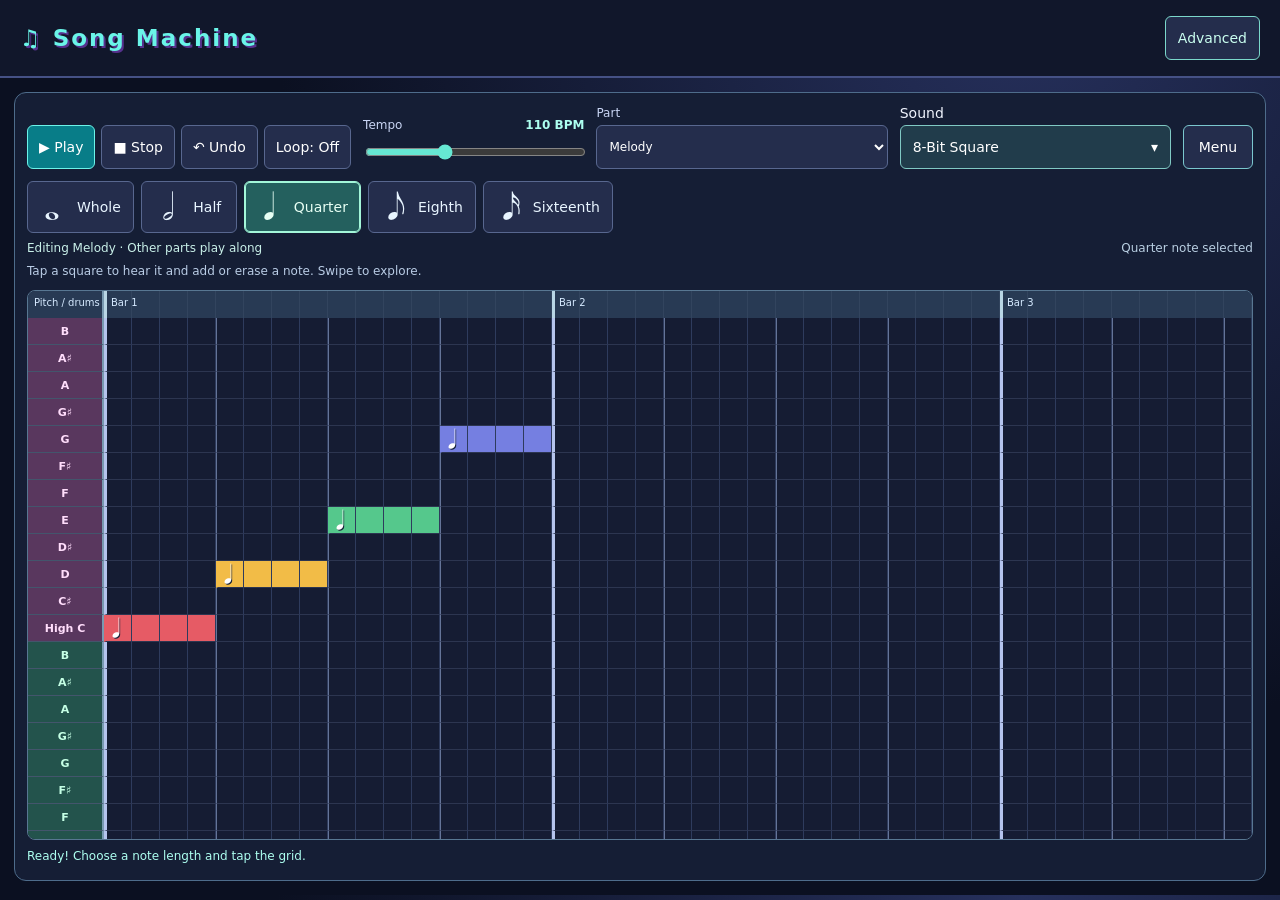
==== song-machine/index.html @ a7f94cb2 "Preserve test-mode login and add complete major/minor scale learning" ====
<!doctype html><html lang="en"><head><script src="../classroom-storage-inherit.js?v=classroom-54"></script><meta charset="utf-8"><meta name="viewport" content="width=device-width,initial-scale=1,viewport-fit=cover"><title>Coda Arcade • Song Machine</title><style>
:root{color-scheme:dark;--bg:#0b1021;--panel:#171d35;--edge:#354063;--txt:#f1f5ff;--muted:#aeb8d7;--cyan:#4de1df}*{box-sizing:border-box}body{margin:0;background:radial-gradient(circle at 80% 0,#26305c,#0b1021 55%);font:14px system-ui,sans-serif;color:var(--txt)}header{padding:16px 20px;border-bottom:2px solid #455185;background:#11172b}h1{margin:0;color:#6af4e8;letter-spacing:2px;font-size:25px;text-shadow:2px 2px #56318d}small{color:var(--muted)}main{padding:14px;max-width:1700px;margin:auto}.toolbar,.track,.panel{background:var(--panel);border:1px solid var(--edge);border-radius:12px;padding:12px;margin-bottom:12px}.toolbar{display:flex;flex-wrap:wrap;align-items:end;gap:12px}label{display:flex;flex-direction:column;gap:5px;color:#c9d5f4;font-size:12px}select,input,button{font:inherit;background:#242d4c;color:white;border:1px solid #58678f;border-radius:6px;padding:8px}input[type=number]{width:76px}button{cursor:pointer}button:hover{border-color:#63ebef}button.active,.primary{background:#087d88;border-color:#6cf3e9}.track-head{display:flex;gap:10px;align-items:center;flex-wrap:wrap;margin-bottom:10px}.track-head strong{min-width:115px}.track-head label{flex-direction:row;align-items:center}.track-head input[type=range]{width:95px}.grid-wrap{overflow-x:auto;overflow-y:hidden;border:1px solid #354263;border-radius:8px}.pitch-grid{display:grid;min-width:max-content;position:relative}.pitch-label{position:sticky;left:0;z-index:3;background:#242c48;border-right:2px solid #647498;width:64px;text-align:center;display:flex;align-items:center;justify-content:center;font-size:12px;height:30px}.cell{width:25px;height:30px;border-right:1px solid #2e3b5d;border-bottom:1px solid #2c3550;background:#151c33;position:relative;cursor:crosshair;user-select:none;touch-action:none}.cell.beat{border-left:1px solid #647498}.cell.bar{border-left:3px solid #b5c4ed}.cell:hover{background:#283e5b}.cell.filled{background:var(--pitch,var(--track))}.cell.start{border-left:2px solid var(--pitch,var(--track))}.cell.filled:hover{filter:brightness(1.16)}.cell .glyph{position:absolute;left:2px;top:1px;font-size:23px;line-height:24px;color:#fff;text-shadow:1px 1px #111;z-index:1;pointer-events:none}.cell .glyph.open{font-size:25px}.cell.perc .glyph{font-size:20px}.bar-label{height:25px;background:#252e4e;text-align:left;padding-left:5px;font-size:11px;color:#b8c8e7;border-left:2px solid #7885b0}.empty-label{position:sticky;left:0;z-index:4;background:#242c48}.track-color{height:14px;width:14px;border-radius:4px}.help{color:#c4cfe9;line-height:1.5}.hidden{display:none!important}#score{background:#fff;color:#111;border-radius:8px;padding:18px;overflow:auto}#score svg{display:block;max-width:none}#score .score-title{font:bold 20px Georgia,serif;margin-bottom:10px}#status{color:#83e9df}#viewtabs{display:flex;gap:8px;margin-bottom:12px}.danger{color:#ffb4b4}footer{padding:20px;text-align:center;color:#8894b6}@media(max-width:600px){.toolbar{gap:8px}.track-head strong{min-width:80px}.cell{width:23px}.pitch-label{width:55px}}

/* Kid-friendly workspace */
.toolbar{align-items:center;gap:10px}.tempo-control{min-width:205px;display:flex;flex-direction:column;gap:5px}.tempo-control input{width:190px;accent-color:#56e4e0;padding:0}.tempo-control output{font-weight:800;color:#79f7e9}.settings-button{font-weight:700}#undo:disabled{opacity:.45;cursor:not-allowed}.track-head .clear-track{background:#553349;border-color:#bb6f8b;color:#ffe1e8;font-weight:700}.track-head .clear-track:hover{background:#79435e}.track-head .clear-track{position:relative;overflow:hidden;touch-action:none;user-select:none;-webkit-user-select:none}.track-head .clear-track::before{content:"";position:absolute;inset:0;background:#e7a3b7;opacity:.38;transform:scaleX(0);transform-origin:left;pointer-events:none}.track-head .clear-track.is-holding::before{animation:clear-fill 3s linear forwards}.track-head .clear-track.is-holding{border-color:#ffe1e8}@keyframes clear-fill{to{transform:scaleX(1)}}.settings-panel{background:#202b49;border:1px solid #6278a5;border-radius:12px;padding:15px;margin-bottom:12px}.settings-panel[hidden]{display:none}.settings-fields{display:flex;flex-wrap:wrap;gap:12px;align-items:end}.settings-fields label{min-width:115px}.settings-fields select,.settings-fields input{min-height:39px}.track{overflow:hidden}.track-head{margin-bottom:0;min-height:42px}.track-head strong{min-width:90px}.track-head .collapse{background:#304568;border-color:#7390b7;font-weight:700;min-width:106px}.track-head .collapse:focus-visible,button:focus-visible{outline:3px solid #fbe46a;outline-offset:2px}.track .grid-wrap{margin-top:10px}.track.is-collapsed .grid-wrap{display:none}.track.is-collapsed{padding-bottom:8px}.pitch-label{gap:4px;font-weight:700}.pitch-label.low{background:#273f69;color:#a8ceff;border-right-color:#70a6ff}.pitch-label.middle{background:#23534c;color:#adffde;border-right-color:#5ee7ad}.pitch-label.high{background:#59375e;color:#ffd1fa;border-right-color:#e48de8}.pitch-legend{display:flex;flex-wrap:wrap;gap:9px;margin:0 0 12px}.pitch-key{border:1px solid #70809c;border-radius:20px;padding:5px 12px;font-weight:700;font-size:12px}.pitch-key.low{background:#273f69;color:#a8ceff}.pitch-key.middle{background:#23534c;color:#adffde}.pitch-key.high{background:#59375e;color:#ffd1fa}.help{font-size:13px}.settings-summary{font-size:12px;color:#c4d5f3;margin-bottom:12px}@media(max-width:600px){.toolbar{gap:7px}.tempo-control{min-width:155px}.tempo-control input{width:155px}.track-head .collapse{min-width:90px}.pitch-label{width:55px}}

.song-save-tools{display:flex;gap:8px;align-items:center;flex-wrap:wrap}.song-save-tools>span{max-width:100%}.song-save-tools button{white-space:normal}#mobileFileTools:empty{display:none}
:root{--step-size:25px;--pitch-size:64px;--row-size:30px}.transport{display:flex;align-items:center;gap:8px;flex-wrap:wrap}.transport #status{font-size:12px;flex-basis:100%;min-height:17px}.track-options{flex:1 1 100%;min-width:0}.track-options>summary{display:none}.track-option-fields{display:flex;gap:10px;align-items:center;flex-wrap:wrap}.track-option-fields label{min-width:0}.track-option-fields select{max-width:260px}.cell{width:var(--step-size);height:var(--row-size);touch-action:auto}.pitch-label{width:var(--pitch-size);height:var(--row-size)}.grid-wrap{max-width:100%;overscroll-behavior-x:contain;scrollbar-width:auto}.track .track-head{gap:8px}.track-head>strong{flex:1}.grid-touch-tools{display:none}.composer-help{margin-bottom:12px;border:1px solid #455576;border-radius:8px;padding:10px 12px}.composer-help>summary{cursor:pointer;color:#b9e7f0;font-weight:700}.composer-help .help{margin-bottom:0}#gridview[data-grid-mode="draw"] .cell{touch-action:pan-y}.track-mute{min-height:36px}.track-mute input{width:18px;height:18px;accent-color:#59e6d4}input[type=range]{touch-action:pan-y}button,select,summary{touch-action:manipulation}#save,#load{min-width:88px}
@media(pointer:coarse),(max-width:700px){header small{display:none}h1{font-size:16px!important}body .song-level-summary small{display:none}.song-level-summary strong{font-size:12px}.song-save-tools{display:flex;border-top:1px solid #526b94;padding-top:12px;gap:9px}.song-save-tools>button{flex:1;min-width:130px}.song-save-tools>span{width:100%}.song-save-tools>span>button{flex:1;min-width:120px}#cloud-status{font-size:12px;line-height:1.5;width:100%}:root{--step-size:36px;--pitch-size:54px;--row-size:40px}html{scroll-padding-bottom:120px}body{overflow-x:hidden}header{padding:12px max(12px,env(safe-area-inset-right)) 10px max(12px,env(safe-area-inset-left))}h1{font-size:18px;letter-spacing:1px;line-height:1.35}main{padding:10px max(10px,env(safe-area-inset-right)) 108px max(10px,env(safe-area-inset-left))}button,select,input[type=number],summary{min-height:44px}button,select{font-size:14px}select,input[type=number]{font-size:16px}summary{display:flex;align-items:center}button:disabled{opacity:.45}.toolbar{gap:8px;padding:10px;align-items:center}.toolbar>.tempo-control{flex:1 1 100%;display:grid;grid-template-columns:auto auto 1fr;align-items:center;gap:8px;min-width:0}.tempo-control input{width:100%;min-width:0;min-height:44px}.toolbar>label:not(.tempo-control){flex:1;min-width:100px}.toolbar>label:not(.tempo-control) select{width:100%}.toolbar>#settings-toggle,.toolbar>#add{flex:1 1 auto}.toolbar>#save,.toolbar>#load{flex:1;min-width:120px}.transport{position:fixed;inset:auto 0 0;z-index:60;display:grid;grid-template-columns:repeat(4,minmax(0,1fr));gap:5px 7px;padding:8px max(10px,env(safe-area-inset-right)) calc(7px + env(safe-area-inset-bottom)) max(10px,env(safe-area-inset-left));background:#101b33f5;border-top:2px solid #6098b6;box-shadow:0 -5px 20px #03081488;backdrop-filter:blur(8px)}.transport>button{padding:8px 4px;min-width:0;font-size:13px;font-weight:700}.transport #status{grid-column:1/-1;margin:0;text-align:center;min-height:17px;font-size:11px;white-space:nowrap;overflow:hidden;text-overflow:ellipsis}.track{padding:10px}.track-head{min-height:44px;gap:7px!important}.track-head .collapse{min-width:82px}.track-head>strong{font-size:15px;min-width:0}.track-color{width:12px;height:18px}.track-options{width:100%;border-top:1px solid #354867}.track-options:not([open]){flex:0 0 auto;width:auto;border:0;margin-left:auto}.track-options:not([open])>summary{border:1px solid #52698a;border-radius:6px;padding:0 9px;white-space:nowrap}.track-options>summary{display:flex;color:#c4dafa;font-size:13px;cursor:pointer;gap:7px}.track-options>summary::before{content:'▸';color:#7ee9de}.track-options[open]>summary::before{content:'▾'}.track-option-fields{display:grid;grid-template-columns:1fr 1fr;gap:10px;padding:2px 0 10px}.track-option-fields label{display:flex;flex-direction:column;align-items:stretch;gap:5px;width:auto}.track-option-fields label:first-child{grid-column:1/-1}.track-option-fields select{width:100%;max-width:100%;min-width:0}.track-option-fields .track-mute{flex-direction:row;align-items:center;justify-content:center;gap:10px;min-height:44px;border:1px solid #58678f;border-radius:6px}.track-head input[type=range]{width:100%;min-height:44px;min-width:0}.track-options .clear-track{width:100%;font-size:12px}.track-options .danger{width:100%}.track .grid-wrap{max-height:55dvh;overflow:auto;scroll-padding-left:54px;scroll-padding-top:25px}.pitch-grid>.bar-label{position:sticky;top:0;z-index:3}.pitch-grid>.empty-label{z-index:5}.pitch-label{font-size:12px;z-index:4}.cell .glyph{top:6px}.bar-label{height:25px}.grid-touch-tools{display:block;margin:0 0 12px;padding:10px;background:#172941;border:1px solid #466e8a;border-radius:9px}.grid-touch-tools>div{display:flex;gap:8px}.grid-touch-tools button{flex:1;padding:8px 6px;min-width:0}.grid-touch-tools button[aria-pressed="true"]{border-color:#72f4de;background:#215c65;color:#eefffa}.grid-touch-tools p{font-size:12px;line-height:1.45;margin:8px 0 0;color:#c7d8ed}.settings-fields{display:grid;grid-template-columns:1fr 1fr;gap:10px}.settings-fields label{min-width:0}.settings-fields label:nth-child(3){grid-column:1/-1}.settings-fields input,.settings-fields select{width:100%;min-width:0}.pitch-legend{gap:5px}.pitch-key{padding:4px 8px;font-size:11px}.settings-summary{line-height:1.5}.song-level-summary{padding:10px!important}.composer-help{padding:0 10px;font-size:13px}.composer-help .help{padding-bottom:10px;font-size:12px}.composer-help>summary{min-height:44px}.help{font-size:12px}footer{padding-bottom:120px;font-size:11px}}
@media(pointer:coarse) and (orientation:landscape) and (max-height:500px){header{padding-top:8px;padding-bottom:7px}header small{display:none}h1{font-size:17px}.toolbar{margin-bottom:8px}.toolbar>.tempo-control{flex:0 1 220px;min-width:180px;grid-template-columns:auto auto;gap:2px 7px}.tempo-control input{grid-column:1/-1;min-height:30px}.toolbar>label:not(.tempo-control){flex:0 1 110px}.toolbar>#save,.toolbar>#load{flex:0 1 auto;min-width:90px}.track .grid-wrap{max-height:56dvh}.grid-touch-tools{display:flex;align-items:center;gap:12px;padding:7px}.grid-touch-tools>div{min-width:300px}.grid-touch-tools p{margin:0}.transport{left:auto;width:390px;border-left:1px solid #6098b6;border-radius:10px 0 0 0}.track-options .clear-track{max-width:200px}.track-option-fields{grid-template-columns:repeat(4,minmax(0,1fr))}.track-option-fields label:first-child{grid-column:span 2}}

</style><link rel="stylesheet" href="../player-progression.css?v=rooms-27"><script src="../player-progression.js?v=rewards-82"></script><script src="sound-library.js?v=rooms-27"></script><link rel="stylesheet" href="../music-notation.css?v=rooms-42"><script src="../music-notation.js?v=rooms-42"></script><link rel="stylesheet" href="simple-mode.css?v=music-49"><script src="composition.js?v=audit-65"></script><script src="simple-mode.js?v=music-49"></script></head><body data-editor-mode="simple"><header><h1>♫ CODA ARCADE / SONG MACHINE</h1><small>Pixel orchestra · colorful grid composer</small></header><main><div class="toolbar"><label class="tempo-control">Tempo <span><output id="bpmvalue">110</output> BPM</span><input id="bpm" type="range" min="40" max="240" step="1" value="110" aria-label="Tempo in beats per minute"></label><label>Note length<select id="duration"><option value="1">16th</option><option value="2">8th</option><option value="3">Dotted 8th</option><option value="4" selected>Quarter</option><option value="6">Dotted quarter</option><option value="8">Half</option><option value="12">Dotted half</option><option value="16">Whole</option></select></label><div class="transport" role="group" aria-label="Playback controls"><button id="undo" type="button" disabled title="Undo last edit (Ctrl+Z)">↶ Undo</button><button class="primary" id="play">▶ Play</button><button id="stop">■ Stop</button><button id="loop">Loop: Off</button><div id="status" role="status"></div></div><button id="settings-toggle" class="settings-button" aria-expanded="false" aria-controls="settings-panel">⚙ Settings</button><button id="add">+ Instrument</button><div id="songSaveTools" class="song-save-tools"><button id="save">Save JSON</button><button id="load">Load JSON</button><input type="file" id="file" accept="application/json" hidden></div></div><section id="settings-panel" class="settings-panel" hidden><h2 style="margin:0 0 12px;font-size:18px">Song Settings</h2><div class="settings-fields"><label>Meter<select id="meter" aria-label="Meter"><option>4/4</option><option>2/4</option><option>3/4</option><option>5/4</option><option>6/8</option><option>9/8</option><option>12/8</option></select></label><label>Root<select id="root"><option>C</option><option>C♯</option><option>D</option><option>D♯</option><option>E</option><option>F</option><option>F♯</option><option>G</option><option>G♯</option><option>A</option><option>A♯</option><option>B</option></select></label><label>Scale<select id="scale"><option value="chromatic">Chromatic (all pitches)</option><option value="major" selected>Major</option><option value="minor">Natural minor</option><option value="majorPent">Major pentatonic</option><option value="minorPent">Minor pentatonic</option></select></label><label>Bars<input id="bars" type="number" min="1" max="16" value="4"></label></div><p class="help">Changing a scale hides other pitch rows without deleting notes. Your song can be up to 16 bars long.</p><div id="mobileFileTools"></div></section><div id="settings-summary" class="settings-summary"></div><div class="pitch-legend" aria-label="Pitch color guide"><span class="pitch-key low">● Low notes</span><span class="pitch-key middle">● Middle notes</span><span class="pitch-key high">● High notes</span></div><section id="song-level-summary" class="song-level-summary" aria-live="polite"></section><section class="grid-touch-tools" aria-label="Touch grid controls"><div role="group" aria-label="Grid gesture mode"><button type="button" data-grid-mode="scroll" aria-pressed="true">☝ Tap &amp; scroll</button><button type="button" data-grid-mode="draw" aria-pressed="false">✎ Draw notes</button></div><p id="gridGestureHelp"></p></section><div id="gridview" data-grid-mode="scroll"><details class="composer-help"><summary>How to compose</summary><p class="help">Hold an instrument’s Clear button for 3 seconds to erase its notes. Undo restores your last edit (Ctrl+Z). Select a note value and click a pitch row to place it. Drag horizontally to set its duration (snaps to 16th notes). Click an existing note to remove it. All notes show notation and highlighted duration. Scroll sideways for all bars. Choose a root and scale to show only its pitch rows. Notes outside the selected scale remain in your composition and sheet music, but are hidden in the grid. Three percussion rows appear below the pitched tracks.</p></details><div id="tracks"></div><div id="percussion"></div></div></main><footer>CODA ARCADE · SONG MACHINE · Kid-Friendly Edition · Hold to Clear · Browser-generated audio</footer><script>
(()=>{'use strict';const sounds=['8-Bit Square','Triangle Wave','Pixel Piano','Chiptune Bell','Retro Organ','Arcade Strings','Digital Flute','Synth Bass','Pixel Pluck','Space Lead',...window.CodaSongSounds.EXTRA.map(item=>item.name)];const songProgress=window.CodaPlayerProgression.create();let compositionEdited=false;const drumSounds=[['Pixel Kick','Deep Kick','Arcade Tom','Electronic Boom','Retro Thump'],['Pixel Snare','Noise Snare','Handclap','Rimshot','Electronic Tom'],['Closed Hi-Hat','Open Hi-Hat','Pixel Cymbal','Digital Shaker','Retro Click']];const drumNames=['Kick','Snare','Hi-hat'];const colors=['#51d9e7','#f3a96a','#ae8afa','#80db88','#f075b5','#f3d96c'];const pitchColors=['#e65b65','#f28a45','#f2bc47','#a8cf50','#55c88c','#46bfc4','#4b9fe2','#757fe1','#a36fd5','#ce72b7','#de7090','#d77d65'];const pitches=Array.from({length:37},(_,i)=>84-i);const scaleSteps={chromatic:[0,1,2,3,4,5,6,7,8,9,10,11],major:[0,2,4,5,7,9,11],minor:[0,2,3,5,7,8,10],majorPent:[0,2,4,7,9],minorPent:[0,3,5,7,10]};const visiblePitches=()=>pitches.filter(p=>scaleSteps[state.scale].includes(((p%12-state.root)%12+12)%12));const noteName=m=>['C','C♯','D','D♯','E','F','F♯','G','G♯','A','A♯','B'][m%12];let nextId=3;let state={bpm:110,meter:'4/4',bars:4,root:0,scale:'major',tracks:[{id:1,name:'Melody',sound:0,clef:'treble',volume:.75,mute:false,notes:[{p:72,t:0,d:4},{p:74,t:4,d:4},{p:76,t:8,d:4},{p:79,t:12,d:4}]},{id:2,name:'Bass',sound:7,clef:'bass',volume:.7,mute:false,notes:[{p:48,t:0,d:8},{p:55,t:8,d:8}]}],drums:[{sound:0,volume:.75,mute:false,notes:[{t:0,d:4},{t:8,d:4}]},{sound:0,volume:.7,mute:false,notes:[{t:4,d:4},{t:12,d:4}]},{sound:0,volume:.55,mute:false,notes:Array.from({length:8},(_,i)=>({t:i*2,d:2}))}]};let ctx=null,playing=false,loop=false,timer=null,scheduled=[],startTime=0,playStep=0,view='grid';const $=id=>document.getElementById(id);const undoStack=[];function snapshot(){undoStack.push(JSON.stringify(state));if(undoStack.length>60)undoStack.shift();$('undo').disabled=false;}function undo(){if(!undoStack.length)return;stop();state=JSON.parse(undoStack.pop());nextId=Math.max(0,...state.tracks.map(t=>t.id))+1;syncControls();render();$('undo').disabled=!undoStack.length;status('Undid last change.');}function syncControls(){$('bpm').value=state.bpm;$('bpmvalue').textContent=state.bpm;$('meter').value=state.meter;$('root').selectedIndex=state.root;$('scale').value=state.scale;$('bars').value=state.bars;}const measure=()=>{const [n,d]=state.meter.split('/').map(Number);return n*16/d};const total=()=>measure()*state.bars;const status=s=>$('status').textContent=s;const clamp=(v,a,b)=>Math.min(b,Math.max(a,v));let simpleEditor=null;function options(items,current,gated=false){const level=songProgress.refresh().level;return items.map((s,i)=>{const required=gated?window.CodaPlayerProgression.soundRequiredLevel(i):1,locked=required>level&&i!==current;return `<option value="${i}" ${i===current?'selected':''} ${locked?'disabled':''}>${locked?'🔒 Level '+required+' · ':''}${s}</option>`;}).join('')};function escapeText(value){return String(value).replace(/[&<>"']/g,char=>({'&':'&amp;','<':'&lt;','>':'&gt;','"':'&quot;',"'":'&#39;'}[char]));}function trackHead(t,drum=false,i=0){const id=drum?'d'+i:String(t.id),name=escapeText(drum?drumNames[i]:t.name);return `<div class="track-head"><button type="button" class="collapse" data-collapse="${id}" aria-expanded="${!collapsed.has(id)}" aria-label="${collapsed.has(id)?'Expand':'Collapse'} ${name}">${collapsed.has(id)?'▸ Show':'▾ Hide'}</button><span class="track-color" style="background:${drum?'#e7a3db':colors[i%colors.length]}"></span><strong>${name}</strong><details class="track-options" data-track-options="${id}" ${!mobileLayout.matches||expandedOptions.has(id)?'open':''}><summary aria-label="${name} options">Options</summary><div class="track-option-fields"><label>Sound <select aria-label="${name} sound" data-action="sound" data-id="${id}">${options(drum?drumSounds[i]:sounds,t.sound,!drum)}</select></label>${drum?'':`<label>Clef <select aria-label="${name} clef" data-action="clef" data-id="${id}"><option value="treble" ${t.clef==='treble'?'selected':''}>Treble</option><option value="bass" ${t.clef==='bass'?'selected':''}>Bass</option></select></label>`}<label>Volume <input aria-label="${name} volume" type="range" min="0" max="100" value="${Math.round(t.volume*100)}" data-action="volume" data-id="${id}"></label><label class="track-mute"><input type="checkbox" data-action="mute" data-id="${id}" ${t.mute?'checked':''}> Mute</label><button type="button" class="clear-track" data-clear="${id}" aria-label="Hold for 3 seconds to clear notes for ${name}" title="Hold for 3 seconds to clear">✕ Hold to Clear</button>${drum?'':`<button data-action="remove" data-id="${id}" class="danger">Remove</button>`}</div></details></div>`};function rowHtml(t,p,drum,idx){const count=total(),m=measure(),arr=t.notes;let html=`<div class="pitch-label ${drum?'':octaveBand(p)}" title="${drum?drumNames[idx]:noteName(p)+', '+(p>=84?'highest note':octaveBand(p)+' notes')}">${drum?drumNames[idx]:noteName(p)}</div>`;for(let x=0;x<count;x++){const note=arr.find(n=>(drum||n.p===p)&&x>=n.t&&x<n.t+n.d);const start=note&&note.t===x;const sym=note?glyph(note.d,drum,idx):'';html+=`<div class="cell ${drum?'perc ':''}${x%m===0?'bar ':x%4===0?'beat ':''}${note?'filled ':''}${start?'start':''}" style="--track:${drum?'#d18bdf':colors[idx%colors.length]};--pitch:${drum?'#d18bdf':pitchColors[p%12]}" data-track="${drum?'d'+idx:t.id}" data-pitch="${p}" data-step="${x}">${start?`<span class="glyph ${[8,12,16].includes(note.d)?'open':''}">${sym}</span>`:''}</div>`}return html};function glyph(d,drum,i){if(d>=16)return drum&&i===2?'𝅝':'𝅝';if(d>=8)return '𝅗𝅥';if(d>=4)return drum&&i===2?'×':'♩';if(d>=2)return drum&&i===2?'×':'♪';return drum&&i===2?'×':'♬'}const mobileLayout=window.matchMedia('(pointer: coarse), (max-width: 700px)'),collapsed=new Set(mobileLayout.matches?['2','d0','d1','d2']:[]),expandedOptions=new Set();let gridMode='scroll';function syncMobileFileTools(){const target=mobileLayout.matches||simpleEditor?.getMode()==='simple'?$('mobileFileTools'):document.querySelector('.toolbar');if(target&&$('songSaveTools'))target.append($('songSaveTools'));}syncMobileFileTools();const octaveBand=p=>p<60?'low':p<72?'middle':'high';function updateSettingsSummary(){$('settings-summary').textContent=`${state.meter} time · ${$('root').options[state.root]?.text||'C'} ${$('scale').selectedOptions[0]?.text||'Chromatic'} · ${state.bars} bars`;}function gridHtml(t,drum,i){const count=total(),m=measure();let h=`<div class="track ${collapsed.has(String(drum?'d'+i:t.id))?'is-collapsed':''}">${trackHead(t,drum,i)}<div class="grid-wrap"><div class="pitch-grid" style="grid-template-columns:var(--pitch-size) repeat(${count},var(--step-size))"><div class="bar-label empty-label"></div>`;for(let x=0;x<count;x++)h+=`<div class="bar-label" style="grid-column:span 1">${x%m===0?'Bar '+(x/m+1):''}</div>`;const ps=drum?[0]:visiblePitches();for(const p of ps)h+=rowHtml(t,p,drum,i);return h+'</div></div></div>'};function updateSoundProgress(){const progress=songProgress.refresh(),unlocked=window.CodaSongSounds.EXTRA.filter(item=>item.level<=progress.level).length,heading=document.createElement('strong'),help=document.createElement('small');heading.textContent='Musician level '+progress.level+' · '+progress.xp+' XP · '+unlocked+' / '+window.CodaSongSounds.EXTRA.length+' bonus sounds unlocked';help.textContent='Original instruments stay available. Earn XP in arcade games, achievements, and quests to unlock new sounds. Imported compositions keep their instrument voices.';$('song-level-summary').replaceChildren(heading,help);}function render(){const scrolls=Array.from(document.querySelectorAll('.grid-wrap')).map(w=>({id:w.closest('.track').querySelector('[data-collapse]').dataset.collapse,left:w.scrollLeft,top:w.scrollTop}));updateSoundProgress();state.bars=clamp(state.bars,1,16);$('tracks').innerHTML=state.tracks.map((t,i)=>gridHtml(t,false,i)).join('');$('percussion').innerHTML=state.drums.map((t,i)=>gridHtml(t,true,i)).join('');updateSettingsSummary();for(const saved of scrolls){const wrap=document.querySelector('[data-collapse="'+saved.id+'"]')?.closest('.track')?.querySelector('.grid-wrap');if(wrap){wrap.scrollLeft=saved.left;wrap.scrollTop=saved.top;}}if(mobileLayout.matches)for(const wrap of document.querySelectorAll('.grid-wrap')){const id=wrap.closest('.track').querySelector('[data-collapse]').dataset.collapse;if(!scrolls.some(saved=>saved.id===id)&&!id.startsWith('d')){const track=findTrack(id),pitch=track?.notes[0]?.p??60,row=visiblePitches().indexOf(pitch);if(row>=0)wrap.scrollTop=Math.max(0,25+row*40-wrap.clientHeight*.45);}}simpleEditor?.render();};function findTrack(id){return String(id).startsWith('d')?state.drums[+id.slice(1)]:state.tracks.find(t=>t.id===+id)}function auditionCell(id,pitch,duration=4){const track=findTrack(id),drum=String(id).startsWith('d');if(!track||!drum&&(!Number.isInteger(pitch)||pitch<0||pitch>127))return false;try{ensureAudio();const when=ctx.currentTime+.01,volume=Number.isFinite(track.volume)?track.volume:.7;if(drum)drumSound(+String(id).slice(1),track.sound,when,volume);else tone(pitch,when,Math.max(.12,Math.min(.75,duration*60/state.bpm/4)),track.sound,volume);return true;}catch{status('Sound preview is unavailable. Your notes are still editable.');return false;}}function putNote(id,p,t,d,erase=false){compositionEdited=true;let track=findTrack(id);if(!track)return;const drum=String(id).startsWith('d');d=clamp(d,1,total()-t);const overlap=n=>(drum||n.p===p)&&n.t<t+d&&t<n.t+n.d;const at=track.notes.find(n=>(drum||n.p===p)&&t>=n.t&&t<n.t+n.d);snapshot();if(at&&erase){track.notes=track.notes.filter(n=>n!==at)}else{track.notes=track.notes.filter(n=>!overlap(n));track.notes.push(drum?{t,d}:{p,t,d})}render()};let drag=null;function cancelGridGesture(){drag=null;}function onDown(e){const cell=e.target.closest('.cell');if(!cell||e.button!==0||!e.isPrimary)return;const id=cell.dataset.track,p=+cell.dataset.pitch,t=+cell.dataset.step,track=findTrack(id),drum=id.startsWith('d');if(!track)return;const touch=e.pointerType==='touch',drawing=!touch||gridMode==='draw';if(drawing)e.preventDefault();const exists=track.notes.some(n=>(drum||n.p===p)&&t>=n.t&&t<n.t+n.d);drag={pointerId:e.pointerId,id,p,t,last:t,exists,moved:false,touch,drawing,startX:e.clientX,startY:e.clientY,canceled:false};if(drawing)try{cell.setPointerCapture(e.pointerId);}catch{}}function onMove(e){if(!drag||e.pointerId!==drag.pointerId)return;const dx=e.clientX-drag.startX,dy=e.clientY-drag.startY;if(drag.touch&&!drag.drawing){if(Math.hypot(dx,dy)>9)drag.canceled=true;return;}if(drag.touch&&Math.abs(dy)>14&&Math.abs(dy)>Math.abs(dx)){drag.canceled=true;return;}const cell=document.elementFromPoint(e.clientX,e.clientY)?.closest('.cell');if(cell&&cell.dataset.track===drag.id&&+cell.dataset.pitch===drag.p){drag.last=+cell.dataset.step;if(drag.last!==drag.t)drag.moved=true;}}function trackNoteDuration(id,p,t){const drum=String(id).startsWith('d');return findTrack(id)?.notes.find(note=>(drum||note.p===p)&&t>=note.t&&t<note.t+note.d)?.d||0;}function onUp(e){if(!drag||e.pointerId!==drag.pointerId)return;const d=drag;drag=null;if(d.canceled)return;if(d.touch&&!d.drawing){const cell=document.elementFromPoint(e.clientX,e.clientY)?.closest('.cell');if(!cell||cell.dataset.track!==d.id||+cell.dataset.pitch!==d.p||Math.hypot(e.clientX-d.startX,e.clientY-d.startY)>9)return;}const written=trackNoteDuration(d.id,d.p,d.t),duration=d.moved?Math.max(1,d.last-d.t+1):written||+$('duration').value;auditionCell(d.id,d.p,duration);if(d.exists&&!d.moved)putNote(d.id,d.p,d.t,1,true);else putNote(d.id,d.p,d.t,d.moved?Math.max(1,d.last-d.t+1):+$('duration').value);}function setGridMode(mode){gridMode=mode==='draw'?'draw':'scroll';$('gridview').dataset.gridMode=gridMode;for(const button of document.querySelectorAll('button[data-grid-mode]'))button.setAttribute('aria-pressed',String(button.dataset.gridMode===gridMode));$('gridGestureHelp').textContent=gridMode==='draw'?'Draw: drag sideways across a pitch row to set note length. Swipe vertically to move through notes.':'Tap a cell to add or remove a note. Swipe sideways for later bars, or vertically for other pitches.';cancelGridGesture();simpleEditor?.syncGridMode(gridMode);}document.querySelectorAll('button[data-grid-mode]').forEach(button=>button.onclick=()=>setGridMode(button.dataset.gridMode));setGridMode('scroll');$('gridview').addEventListener('pointerdown',onDown);$('gridview').addEventListener('pointermove',onMove);window.addEventListener('pointerup',onUp);window.addEventListener('pointercancel',cancelGridGesture);window.addEventListener('blur',cancelGridGesture);window.addEventListener('resize',()=>{cancelGridGesture();cancelClearHold();});$('gridview').addEventListener('toggle',e=>{const id=e.target.dataset?.trackOptions;if(id) e.target.open?expandedOptions.add(id):expandedOptions.delete(id);},true);mobileLayout.addEventListener?.('change',()=>{cancelGridGesture();syncMobileFileTools();render();});$('gridview').addEventListener('change',e=>{let el=e.target,id=el.dataset.id,action=el.dataset.action;if(!action)return;const t=findTrack(id);if(!t)return;if(!['sound','clef','volume','mute'].includes(action))return;let value=action==='sound'?+el.value:action==='volume'?+el.value/100:action==='mute'?el.checked:el.value;if(action==='sound'){const required=id.startsWith('d')?1:window.CodaPlayerProgression.soundRequiredLevel(value);if(required>songProgress.refresh().level&&value!==t.sound){el.value=t.sound;status('Reach musician level '+required+' to choose this sound.');return;}}if(t[action]===value)return;snapshot();t[action]=value;compositionEdited=true;});let clearHold=null;function cancelClearHold(){if(!clearHold)return;clearTimeout(clearHold.timer);clearHold.button.classList.remove('is-holding');clearHold=null;}function beginClearHold(e){const button=e.target.closest('button[data-clear]');if(!button)return;if(e.type==='pointerdown'&&e.button!==0)return;e.preventDefault();if(e.pointerId!==undefined)try{button.setPointerCapture(e.pointerId);}catch{}cancelClearHold();const id=button.dataset.clear,track=findTrack(id);if(!track||!track.notes.length){status('This instrument is already empty.');return;}button.classList.add('is-holding');const hold={button,id,timer:null};clearHold=hold;hold.timer=setTimeout(()=>{if(clearHold!==hold)return;clearHold=null;const current=findTrack(id);if(!current||!current.notes.length)return;const name=id.startsWith('d')?drumNames[+id.slice(1)]:current.name;snapshot();current.notes=[];render();status('Cleared '+name+'. Use Undo to restore the notes.');},3000);}$('gridview').addEventListener('pointerdown',beginClearHold);document.addEventListener('pointerup',cancelClearHold);document.addEventListener('pointercancel',cancelClearHold);window.addEventListener('blur',cancelClearHold);document.addEventListener('visibilitychange',()=>{if(document.hidden){cancelGridGesture();cancelClearHold();}});window.addEventListener('pagehide',()=>{cancelGridGesture();cancelClearHold();stop();});$('gridview').addEventListener('pointermove',e=>{if(clearHold&&!clearHold.button.contains(document.elementFromPoint(e.clientX,e.clientY)))cancelClearHold();});$('gridview').addEventListener('contextmenu',e=>{if(e.target.closest('button[data-clear]'))e.preventDefault();});$('gridview').addEventListener('keydown',e=>{if((e.key===' '||e.key==='Enter')&&e.target.matches('button[data-clear]')&&!e.repeat){if(!clearHold)beginClearHold(e);}});$('gridview').addEventListener('keyup',e=>{if((e.key===' '||e.key==='Enter')&&e.target.matches('button[data-clear]'))cancelClearHold();});$('gridview').addEventListener('click',e=>{if(e.target.closest('button[data-clear]'))return;const toggle=e.target.closest('button[data-collapse]');if(toggle){const id=toggle.dataset.collapse;collapsed.has(id)?collapsed.delete(id):collapsed.add(id);render();return;}const b=e.target.closest('button[data-action=remove]');if(b){snapshot();state.tracks=state.tracks.filter(t=>t.id!==+b.dataset.id);render()}});
function ensureAudio(){ctx??=new (window.AudioContext||window.webkitAudioContext)();if(ctx.state==='suspended')ctx.resume()};function rememberSource(source){scheduled.push(source);source.addEventListener('ended',()=>{const index=scheduled.indexOf(source);if(index>=0)scheduled.splice(index,1);});}function tone(p,when,len,sound,volume){if(!(volume>0))return;const bonus=[];if(window.CodaSongSounds.scheduleTone(ctx,p,when,len,sound,volume,ctx.destination,bonus)){bonus.forEach(rememberSource);return;}const freq=440*Math.pow(2,(p-69)/12),osc=ctx.createOscillator(),gain=ctx.createGain(),end=when+Math.max(.045,len);osc.type=['square','triangle','triangle','sine','sawtooth','sawtooth','sine','triangle','square','sawtooth'][sound];osc.frequency.setValueAtTime(freq,when);if(sound===3){osc.frequency.setValueAtTime(freq*2,when)}if(sound===9){osc.frequency.setValueAtTime(freq*.995,when);osc.frequency.linearRampToValueAtTime(freq*1.01,end)}gain.gain.setValueAtTime(.0001,when);gain.gain.exponentialRampToValueAtTime(Math.max(.0002,volume*.14),when+.008);if([2,3,8].includes(sound))gain.gain.exponentialRampToValueAtTime(.0001,end);else{gain.gain.setValueAtTime(Math.max(.0002,volume*.12),Math.max(when+.01,end-.04));gain.gain.exponentialRampToValueAtTime(.0001,end)}osc.connect(gain).connect(ctx.destination);osc.start(when);osc.stop(end+.01);rememberSource(osc)}function noiseBuffer(){const b=ctx.createBuffer(1,Math.round(ctx.sampleRate*.35),ctx.sampleRate),a=b.getChannelData(0);for(let i=0;i<a.length;i++)a[i]=Math.random()*2-1;return b}function drumSound(row,kind,when,volume){if(!(volume>0))return;let dur=.12;if(row===0){const pitches=[120,90,170,75,105];const o=ctx.createOscillator(),g=ctx.createGain();o.type=kind===2?'triangle':'sine';o.frequency.setValueAtTime(pitches[kind],when);o.frequency.exponentialRampToValueAtTime(kind===2?65:40,when+.17);g.gain.setValueAtTime(Math.max(.001,volume*.35),when);g.gain.exponentialRampToValueAtTime(.001,when+.2);o.connect(g).connect(ctx.destination);o.start(when);o.stop(when+.21);rememberSource(o);return}dur=row===1?.15:(kind===1||kind===2?.27:.08);const src=ctx.createBufferSource(),filter=ctx.createBiquadFilter(),g=ctx.createGain();src.buffer=noiseBuffer();filter.type=row===1?'bandpass':'highpass';filter.frequency.value=row===1?[1400,2300,1100,3300,900][kind]:[7000,5000,4000,6500,8500][kind];g.gain.setValueAtTime(Math.max(.001,volume*.26),when);g.gain.exponentialRampToValueAtTime(.001,when+dur);src.connect(filter).connect(g).connect(ctx.destination);src.start(when);src.stop(when+dur);rememberSource(src)}function stop(){playing=false;clearInterval(timer);timer=null;const sources=scheduled;scheduled=[];for(const source of sources)try{source.stop()}catch{}status('Stopped.')}function play(){ensureAudio();if(compositionEdited){const notes=state.tracks.flatMap(track=>track.notes);if(notes.length>=8&&notes.some(note=>note.t>=measure())){const text=JSON.stringify(state);let hash=2166136261;for(let at=0;at<text.length;at++)hash=Math.imul(hash^text.charCodeAt(at),16777619);songProgress.awardXP('song-machine:composition:'+(hash>>>0),35,'Played an original two-bar composition');compositionEdited=false;updateSoundProgress();}}stop();playing=true;playStep=0;startTime=ctx.currentTime+.06;const sec=60/state.bpm/4;function tick(){if(!playing)return;const ahead=ctx.currentTime+.15;while(startTime+playStep*sec<ahead){if(playStep>=total()){if(loop){startTime+=total()*sec;playStep=0}else{if(ctx.currentTime>=startTime+total()*sec){stop();return;}break}}const step=playStep,when=startTime+step*sec;for(const t of state.tracks)if(!t.mute)for(const n of t.notes)if(n.t===step)tone(n.p,when,n.d*sec*.94,t.sound,t.volume);state.drums.forEach((t,i)=>{if(!t.mute)for(const n of t.notes)if(n.t===step)drumSound(i,t.sound,when,t.volume)});playStep++}status('Playing · Bar '+Math.min(state.bars,Math.floor(playStep/measure())+1)+' / '+state.bars)}tick();timer=setInterval(tick,35)}$('undo').onclick=undo;document.addEventListener('keydown',e=>{if((e.ctrlKey||e.metaKey)&&!e.shiftKey&&e.key.toLowerCase()==='z'&&!['INPUT','TEXTAREA','SELECT'].includes(document.activeElement?.tagName)){e.preventDefault();undo();}});$('play').onclick=play;$('stop').onclick=stop;$('loop').onclick=()=>{loop=!loop;$('loop').textContent='Loop: '+(loop?'On':'Off');$('loop').classList.toggle('active',loop)};function addInstrument(sound){if(state.tracks.length>=12){status('Maximum 12 melodic tracks in this prototype.');return null;}snapshot();const id=nextId++;state.tracks.push({id,name:'Instrument '+id,sound:Number.isInteger(sound)?sound:(id-1)%10,clef:'treble',volume:.7,mute:false,notes:[]});render();return id;}$('add').onclick=()=>addInstrument();$('bpm').oninput=e=>{state.bpm=clamp(+e.target.value||110,40,240);$('bpmvalue').textContent=state.bpm;};$('settings-toggle').onclick=()=>{const panel=$('settings-panel');panel.hidden=!panel.hidden;$('settings-toggle').setAttribute('aria-expanded',String(!panel.hidden));};$('meter').onchange=e=>{snapshot();stop();state.meter=e.target.value;render()};$('root').onchange=e=>{snapshot();state.root=Array.from(e.target.options).findIndex(o=>o.value===e.target.value);render();status('Scale changed. Existing notes outside the scale are preserved but hidden in the grid.');};$('scale').onchange=e=>{snapshot();state.scale=e.target.value;render();status('Scale changed. Existing notes outside the scale are preserved but hidden in the grid.');};$('bars').onchange=e=>{snapshot();stop();state.bars=Math.round(clamp(+e.target.value||4,1,16));e.target.value=state.bars;render()};$('save').onclick=()=>{const blob=new Blob([JSON.stringify(state,null,2)],{type:'application/json'}),url=URL.createObjectURL(blob),a=document.createElement('a');a.href=url;a.download='song-machine-composition.json';a.click();setTimeout(()=>URL.revokeObjectURL(url),1000)};$('load').onclick=()=>$('file').click();function loadComposition(value,message){const next=window.CodaSongComposition.normalize(value);cancelGridGesture();cancelClearHold();stop();snapshot();state=next;compositionEdited=false;nextId=Math.max(0,...state.tracks.map(track=>track.id))+1;syncControls();render();status(message);} $('file').onchange=async e=>{const file=e.target.files?.[0];if(!file)return;try{if(file.size>window.CodaSongComposition.MAX_FILE_BYTES)throw Error('Song files must be 2 MB or smaller.');loadComposition(JSON.parse(await file.text()),'Composition loaded.');}catch(error){status('Could not load composition: '+error.message);}finally{e.target.value=''}};
 // Smart score conversion: normalize timed events, fill gaps with rests, group chords and beam by beat.
 window.addEventListener('storage',event=>{if(event.key===window.CodaPlayerProgression.KEY)render();});window.addEventListener('coda-progression-change',render);window.songMachineBridge={progression:()=>songProgress.refresh(),get:()=>JSON.parse(JSON.stringify(state)),load:value=>loadComposition(value,'Song loaded from your jukebox.')};simpleEditor=window.CodaSongSimpleMode.create({getState:()=>state,noteName,pitchColors,total,measure,findTrack,putNote,onDown,onMove,auditionCell,addInstrument,getProgress:()=>songProgress.refresh(),levelThresholds:window.CodaPlayerProgression.THRESHOLDS,getSoundCatalog:()=>sounds.map((name,id)=>({id,name,level:window.CodaPlayerProgression.soundRequiredLevel(id)})),cancelGesture:cancelGridGesture,cancelClear:cancelClearHold,setGridMode,syncSharedPanels:syncMobileFileTools,getDuration:()=>+$('duration').value,setDuration:value=>{$('duration').value=String(value);$('duration').dispatchEvent(new Event('change',{bubbles:true}));},soundName:index=>sounds[index]||'Imported sound',soundOptions:current=>options(sounds,current,true),setSound:(id,value)=>{const track=findTrack(id);if(!track||!Number.isInteger(value)||value<0||value>=sounds.length)return false;const required=window.CodaPlayerProgression.soundRequiredLevel(value);if(value!==track.sound&&required>songProgress.refresh().level){status('Reach musician level '+required+' to choose this sound.');simpleEditor.render();return false;}if(track.sound===value)return true;snapshot();track.sound=value;compositionEdited=true;render();return true;}});Object.assign(window.songMachineBridge,{getEditorMode:()=>simpleEditor.getMode(),setEditorMode:mode=>simpleEditor.setMode(mode),getSimpleState:()=>simpleEditor.getState()});syncMobileFileTools();render();status('Ready! Choose a note length and tap the grid.');})();
</script><script src="../account-config.js?v=profiles-57"></script>
<script src="../arcade-host.js?v=games-85"></script><script type="module" src="../song-cloud.js?v=rewards-82"></script></body></html>
---- player-progression.css ----
.player-progression h2{color:#a2fff0;margin:4px 0 15px}.player-progression progress{width:100%;height:18px;accent-color:#71e9d7}.player-progression>p{line-height:1.55}.progression-rewards{display:grid;gap:9px;margin:19px 0}.progression-reward{padding:12px 14px;border:1px solid #615379;border-radius:7px;background:#19182e;color:#b9abc9}.progression-reward strong{color:#dac1ee}.progression-reward p{margin:6px 0 0;font-size:12px;line-height:1.5}.progression-reward.is-unlocked{border-color:#55968b;background:#193b3d;color:#bdebe1}.progression-reward.is-unlocked strong{color:#9dffe5}.progression-event{font-size:12px;padding:7px 10px;background:#28213d;border-left:3px solid #bca0dd}#levelBtn{color:#e9d68e;border-color:#c6aa65}.song-level-summary{border:1px solid #5e6389;border-radius:8px;padding:12px 15px;background:#202440;margin-bottom:12px;color:#c9d4ef}.song-level-summary strong{color:#f0d793}.song-level-summary small{display:block;margin-top:5px;line-height:1.5}
---- music-notation.css ----
/* Bravura 1.482, Copyright Steinberg Media Technologies GmbH, SIL OFL 1.1. */
@font-face{font-family:CodaBravura;src:url('assets/fonts/bravura/Bravura.woff2') format('woff2');font-style:normal;font-weight:400;font-display:block}
.coda-music-glyph{font-family:CodaBravura!important;font-style:normal;font-weight:400;font-synthesis:none;letter-spacing:0;text-rendering:geometricPrecision}
.coda-notated-staff{overflow:visible}.coda-note-symbol{overflow:visible;vertical-align:middle}
---- song-machine/simple-mode.css ----
/* Simple and Advanced share the song; only their views change. */
body>header{display:flex;align-items:center;justify-content:space-between;gap:14px;flex-wrap:wrap}
body>header h1{flex:1;min-width:0}
.song-editor-mode{min-height:44px;padding:8px 12px;flex:none;border-color:#7bd8cb;color:#cafff0}
body[data-editor-mode="simple"]>header small{display:none}
body[data-editor-mode="simple"] main>.toolbar,body[data-editor-mode="simple"] #gridview,body[data-editor-mode="simple"] #settings-summary,body[data-editor-mode="simple"] .pitch-legend,body[data-editor-mode="simple"] #song-level-summary,body[data-editor-mode="simple"] .grid-touch-tools{display:none!important}
body[data-editor-mode="advanced"] #simpleSongEditor,body[data-editor-mode="advanced"] [data-simple-only]{display:none!important}
#simpleSongEditor[hidden]{display:none!important}
#simpleSongEditor{--simple-step-size:28px;--simple-pitch-size:76px;--simple-row-size:27px;background:#151e35;border:1px solid #4e6c8b;border-radius:12px;padding:12px;min-width:0}
.simple-song-toolbar{display:flex;align-items:end;gap:12px;flex-wrap:wrap}
.simple-song-toolbar button,.simple-song-toolbar select{min-height:44px}
.simple-song-transport{display:flex;gap:6px;align-items:center;flex-wrap:wrap}
.simple-song-transport button{padding:8px 11px;white-space:nowrap}
.simple-tempo{display:grid;grid-template-columns:auto auto;align-items:center;gap:3px 9px;min-width:150px;flex:1 1 150px;max-width:250px}
.simple-tempo output{font-weight:750;color:#adfff0;text-align:right}
.simple-tempo input{grid-column:1/-1;min-height:30px;padding:0;width:100%;accent-color:#66e8d3}
.simple-instrument{flex:1 1 220px;min-width:150px}
.simple-instrument select{width:100%;min-width:0;max-width:100%}
#simpleMenu{min-width:70px;border-color:#7ac7ce}
.simple-note-palette{display:flex;gap:7px;flex-wrap:wrap;margin:12px 0 8px}
.simple-note-palette button{display:flex;align-items:center;justify-content:center;gap:7px;min-height:52px;min-width:96px;padding:5px 12px;color:#e8f5ff}
.simple-note-palette .coda-note-symbol{height:38px;width:30px;flex:none}
.simple-note-palette button[aria-pressed="true"]{border-color:#a3f7d9;background:#24605e;color:#e7fff4;box-shadow:inset 0 0 0 1px #a3f7d9}
.simple-song-caption{display:flex;justify-content:space-between;align-items:center;gap:12px;flex-wrap:wrap;margin:0 0 8px;font-size:12px;color:#b9cfe2}
.simple-song-caption p{margin:0}
#simpleEditingLabel{color:#c9f0e9}
#simpleLengthHint{font-size:12px}
.simple-song-gesture{display:none}
.simple-song-help{margin:0 0 10px;color:#b9cce5;font-size:12px;line-height:1.45}
.simple-song-grid-wrap{position:relative;max-width:100%;height:min(65dvh,690px);min-height:250px;overflow:auto;overscroll-behavior:contain;border:1px solid #587792;border-radius:8px;scroll-padding-left:var(--simple-pitch-size);scroll-padding-top:27px;scrollbar-color:#7699b2 #17233b;touch-action:pan-x pan-y}
.simple-song-pitch-grid{display:grid;min-width:max-content;position:relative}
.simple-bar-label{position:sticky;top:0;height:27px;z-index:4;background:#283a54;border-right:1px solid #32445e;padding:6px 0 4px 4px;font-size:10px;white-space:nowrap;overflow:visible;color:#d6eaff}
.simple-bar-label.is-bar{border-left:3px solid #b9d6e5}
.simple-corner{left:0;z-index:6;width:var(--simple-pitch-size);border-right:2px solid #7899b0;padding-left:6px;font-size:10px}
.simple-song-row-label{position:sticky;left:0;z-index:3;display:flex;align-items:center;justify-content:center;height:var(--simple-row-size);width:var(--simple-pitch-size);background:#24334a;color:#d7eaff;border-right:2px solid #7899b0;border-bottom:1px solid #43556c;font-size:11px;font-weight:650}
.simple-song-row-label.low{background:#273f69;color:#bad9ff}.simple-song-row-label.middle{background:#23534c;color:#c5ffe5}.simple-song-row-label.high{background:#59375e;color:#ffddfb}.simple-song-row-label.simple-drum-label{background:#583456;color:#ffe1fb;border-top:1px solid #a07a9e}
#simpleSongEditor .simple-song-cell{width:var(--simple-step-size);height:var(--simple-row-size);min-height:0;border-radius:0;padding:0;touch-action:auto;outline-offset:-3px}
#simpleSongEditor[data-grid-mode="draw"] .simple-song-cell{touch-action:pan-y}
#simpleSongEditor .simple-song-cell.perc{border-top:1px solid #6a4a6b;background-color:#201c34}
#simpleSongEditor .simple-song-cell.perc.filled{background:var(--pitch)}
#simpleSongEditor .simple-song-cell.simple-ghost{background:color-mix(in srgb,var(--pitch) 25%,#111b2e);box-shadow:inset 0 0 0 1px #d7e3f029}
.simple-cell-note{position:absolute;left:1px;top:0;display:block;width:24px;height:var(--simple-row-size);color:#fff;pointer-events:none;filter:drop-shadow(1px 1px #18233b)}
.simple-cell-note .coda-note-symbol{display:block;width:22px;height:27px;overflow:visible}
.simple-ghost .simple-cell-note{opacity:.48}
.simple-song-status{min-height:19px;margin:9px 0 0;color:#adfff0;font-size:12px}
body[data-editor-mode="simple"] #settings-panel:not([hidden]){position:fixed;inset:50% auto auto 50%;transform:translate(-50%,-50%);z-index:90;width:min(760px,calc(100vw - 24px));max-height:calc(100dvh - 32px);margin:0;padding:18px;overflow:auto;overscroll-behavior:contain;border:2px solid #89bbb8;background:#17263eeF;box-shadow:0 0 0 100vmax #040918ca,0 20px 90px #000c}
body[data-editor-mode="simple"] #settings-panel h2{padding-right:135px;min-height:44px;display:flex;align-items:center;color:#bcfff0}
#simpleMenuClose{position:absolute;right:16px;top:16px;min-height:44px;font-size:14px}
body[data-editor-mode="simple"] #settings-panel .settings-fields{display:grid;grid-template-columns:repeat(2,minmax(0,1fr));gap:14px;align-items:end}
body[data-editor-mode="simple"] #settings-panel .settings-fields label{min-width:0}
body[data-editor-mode="simple"] #settings-panel .settings-fields label:first-child{grid-column:1/-1}
body[data-editor-mode="simple"] #settings-panel .settings-fields input,body[data-editor-mode="simple"] #settings-panel .settings-fields select{width:100%;min-height:44px;font-size:16px}
body[data-editor-mode="simple"] #songSaveTools{display:flex;margin-top:16px;padding-top:14px;border-top:1px solid #4f718b}
@media(pointer:coarse),(max-width:700px){
 body>header{padding:9px max(10px,env(safe-area-inset-right)) 9px max(10px,env(safe-area-inset-left));gap:7px}
 body>header h1{font-size:15px!important;letter-spacing:.5px}
 .song-editor-mode{font-size:12px;min-height:44px;padding:7px 9px;max-width:110px}
 body[data-editor-mode="simple"] main{padding:8px max(7px,env(safe-area-inset-right)) calc(12px + env(safe-area-inset-bottom)) max(7px,env(safe-area-inset-left))}
 #simpleSongEditor{--simple-step-size:36px;--simple-pitch-size:69px;--simple-row-size:39px;padding:9px}
 .simple-song-toolbar{gap:8px;align-items:center;display:grid;grid-template-columns:minmax(0,1fr) 68px}
 .simple-song-transport{grid-column:1/-1;display:grid;grid-template-columns:repeat(4,minmax(0,1fr));gap:5px}
 .simple-song-transport button{padding:8px 3px;min-width:0;font-size:13px;font-weight:700}
 .simple-tempo{grid-column:1/-1;max-width:none;min-width:0;grid-template-columns:auto auto 1fr;gap:8px}
 .simple-tempo input{grid-column:auto;min-height:32px}
 .simple-instrument{min-width:0;font-size:12px}
 .simple-instrument select{min-height:44px;font-size:14px;padding:7px}
 #simpleMenu{min-width:0;align-self:end}
 .simple-note-palette{display:grid;grid-template-columns:repeat(5,minmax(0,1fr));gap:5px;margin:10px 0 8px}
 .simple-note-palette button{min-width:0;min-height:68px;display:flex;flex-direction:column;gap:1px;padding:3px 1px;font-size:10px;line-height:1.2}
 .simple-note-palette .coda-note-symbol{height:38px;width:29px}
 .simple-song-caption{font-size:11px;gap:3px;margin-bottom:7px}
 #simpleLengthHint{display:none}
 .simple-song-gesture{display:flex;gap:6px;margin:0 0 7px}
 .simple-song-gesture button{min-height:44px;flex:1;padding:5px;font-size:12px}
 .simple-song-gesture button[aria-pressed="true"]{background:#255662;border-color:#7bead5}
 .simple-song-help{font-size:11px;line-height:1.35;margin-bottom:8px}
 .simple-song-grid-wrap{height:max(260px,calc(100dvh - 394px));min-height:260px;max-height:65dvh}
 .simple-song-row-label{font-size:12px}
 .simple-cell-note{top:4px}
 .simple-cell-note .coda-note-symbol{width:28px;height:34px}
 .simple-song-status{font-size:11px;margin-top:8px;min-height:17px}
 body[data-editor-mode="simple"] #settings-panel:not([hidden]){padding:14px;width:calc(100vw - 16px);max-height:calc(100dvh - 16px)}
 body[data-editor-mode="simple"] #settings-panel h2{padding-right:120px}
 #simpleMenuClose{top:12px;right:12px;font-size:13px}
 body[data-editor-mode="simple"] #settings-panel .settings-fields{gap:10px}
 body[data-editor-mode="simple"] footer{padding:10px 10px calc(16px + env(safe-area-inset-bottom));font-size:10px}
}
@media(pointer:coarse) and (orientation:landscape) and (max-height:500px){
 body[data-editor-mode="simple"]>header{padding-top:5px;padding-bottom:5px}
 body[data-editor-mode="simple"] #simpleSongEditor{--simple-row-size:32px}
 .simple-song-toolbar{display:flex;align-items:end;gap:8px}
 .simple-song-transport{display:flex;flex:none;gap:5px}
 .simple-song-transport button{min-width:52px;padding:6px 7px}
 .simple-tempo{flex:1 1 150px;min-width:120px;max-width:190px;grid-template-columns:auto auto;gap:0 5px}
 .simple-tempo input{grid-column:1/-1;min-height:22px}
 .simple-instrument{flex:1 1 180px;max-width:240px}
 #simpleMenu{min-width:60px}
 .simple-note-palette{display:flex;gap:6px;margin:8px 0}
 .simple-note-palette button{flex-direction:row;min-width:90px;min-height:44px;padding:2px 7px;font-size:12px;gap:4px}
 .simple-note-palette .coda-note-symbol{height:34px;width:26px}
 .simple-song-gesture{position:absolute;right:28px;margin-top:-52px;gap:5px}
 .simple-song-gesture button{min-height:44px;max-width:100px;padding:3px 6px;font-size:11px}
 .simple-song-caption{margin-bottom:5px}
 .simple-song-help{display:none}
 .simple-song-grid-wrap{height:max(220px,calc(100dvh - 245px));min-height:220px;max-height:none}
 .simple-cell-note{top:0}
 .simple-cell-note .coda-note-symbol{height:31px;width:25px}
}
/* Keep the Simple grid within reach on short screens. */
body[data-editor-mode="simple"]>header h1{font-size:23px}
body[data-editor-mode="simple"] footer{display:none}
body[data-editor-mode="simple"] #settings-panel:not([hidden]){background:#17263e}
body[data-editor-mode="simple"] #settings-panel .simple-song-gesture{display:flex;gap:8px;margin:16px 0 0;position:static}
body[data-editor-mode="simple"] #settings-panel .simple-song-gesture button{min-height:44px;flex:1;font-size:13px}
.simple-bar-label.is-bar{z-index:5}
@media(pointer:coarse),(max-width:700px){
 body[data-editor-mode="simple"]>header h1{font-size:18px!important;letter-spacing:.5px}
 body[data-editor-mode="simple"] .song-editor-mode{min-height:44px;max-width:none;font-size:13px}
 .simple-instrument{font-size:0;gap:0}
 .simple-song-help{min-height:15px}
 .simple-song-grid-wrap{height:max(250px,calc(100dvh - 382px));min-height:250px;max-height:none}
}
@media(pointer:coarse) and (orientation:landscape) and (max-height:500px){
 .simple-song-grid-wrap{height:max(140px,calc(100dvh - 242px));min-height:140px;max-height:none}
 body[data-editor-mode="simple"] #settings-panel .simple-song-gesture button{max-width:none}
}
.simple-song-grid-wrap,.simple-song-cell{user-select:none;-webkit-user-select:none;-webkit-touch-callout:none}
#simpleSongEditor .simple-song-grid-wrap{height:max(260px,calc(100dvh - 350px))}
body[data-editor-mode="simple"] #settings-panel .settings-fields label{grid-column:auto}
body[data-editor-mode="simple"] #settings-panel .settings-fields label:first-child{grid-column:1/-1}
@media(pointer:coarse),(max-width:700px){#simpleSongEditor .simple-song-grid-wrap{height:max(250px,calc(100dvh - 400px))}}
@media(pointer:coarse) and (orientation:landscape) and (max-height:500px){#simpleSongEditor .simple-song-grid-wrap{height:max(140px,calc(100dvh - 245px))}}
/* Keep Advanced's original setting-label order intact. */
body[data-editor-mode="simple"] #simpleSoundLabel{display:flex;flex-direction:column;gap:5px;margin:0 0 14px;min-width:0}
body[data-editor-mode="simple"] #simpleSound{width:100%;min-height:44px;font-size:16px}
body[data-editor-mode="simple"] #settings-panel .settings-fields label:first-child{grid-column:auto}
/* A part is a layer of notes; Sound changes that layer's voice in place. */
#simpleSoundLabel[hidden]{display:none!important}
.simple-sound-chooser{position:relative;display:flex;flex-direction:column;gap:4px;flex:1 1 200px;min-width:180px;max-width:340px;font-size:14px}
#simpleSoundPicker{display:flex;align-items:center;justify-content:space-between;gap:10px;width:100%;min-height:44px;padding:9px 12px;text-align:left;border-color:#80c9c4;background:#213c4b}
#simpleSoundName{min-width:0;overflow:hidden;text-overflow:ellipsis;white-space:nowrap}
#simpleSoundList{position:fixed;z-index:140;overflow:auto;overscroll-behavior:contain;border:2px solid #9ccbc9;border-radius:10px;background:#142235;box-shadow:0 12px 40px #0009;padding:5px;scrollbar-color:#82b2bb #142235}
#simpleSoundList[hidden]{display:none!important}
#simpleSoundList .simple-sound-option{display:flex;align-items:center;justify-content:space-between;gap:12px;width:100%;min-height:46px;border:1px solid transparent;border-radius:6px;background:transparent;color:#efffff;padding:10px;font-size:16px;text-align:left;cursor:pointer}
#simpleSoundList .simple-sound-option:hover,#simpleSoundList .simple-sound-option:focus-visible{border-color:#9becdc;background:#2b485a;outline:2px solid #9becdc;outline-offset:-2px}
#simpleSoundList .simple-sound-option[aria-selected=true]{background:#235b5b;border-color:#77d9c9}
#simpleSoundList .simple-sound-option.is-locked{color:#b1bac7;background:#1d2a3c;cursor:help}
#simpleSoundList .simple-sound-option.is-locked:hover,#simpleSoundList .simple-sound-option.is-locked:focus-visible{background:#344052}
#simpleSoundList .simple-sound-option small{font-size:13px;white-space:nowrap;color:#bec8d5}
.simple-unlock-backdrop{position:fixed;inset:0;z-index:220;display:grid;place-items:center;padding:16px;background:#040a16bd}
.simple-unlock-backdrop[hidden]{display:none!important}
.simple-unlock-panel{width:min(480px,100%);max-height:calc(100dvh - 32px);overflow:auto;border:2px solid #9bded0;border-radius:16px;background:#172d41;box-shadow:0 16px 60px #000a;padding:24px;color:#f2ffff;text-align:center}
.simple-unlock-panel h2{font:750 25px/1.25 system-ui;margin:0 0 18px;color:#c6fff0}
.simple-unlock-panel p{font:400 19px/1.45 system-ui;margin:14px 0}
.simple-unlock-panel #simpleUnlockProgress{font-size:16px;color:#c2d8e3}
.simple-unlock-panel button{min-height:48px;font-size:18px;min-width:120px;margin-top:7px;border-color:#9be4d2;background:#285c61}
@media(pointer:coarse),(max-width:700px){
 .simple-song-toolbar{grid-template-columns:minmax(0,1fr) minmax(0,1fr) 64px}
 .simple-song-transport,.simple-tempo{grid-column:1/-1}
 .simple-instrument{font-size:12px;min-width:0}
 .simple-sound-chooser{min-width:0;max-width:none;font-size:12px}
 #simpleSoundPicker{font-size:14px;padding:8px;gap:4px}
 #simpleMenu{align-self:end;padding-inline:7px}
}
@media(pointer:coarse) and (orientation:landscape) and (max-height:500px){
 .simple-song-toolbar{display:flex;gap:8px;align-items:end}
 .simple-instrument{flex:0 1 120px;max-width:140px}
 .simple-sound-chooser{flex:1 1 150px;min-width:120px;max-width:220px}
 .simple-tempo{max-width:150px;min-width:115px}
}
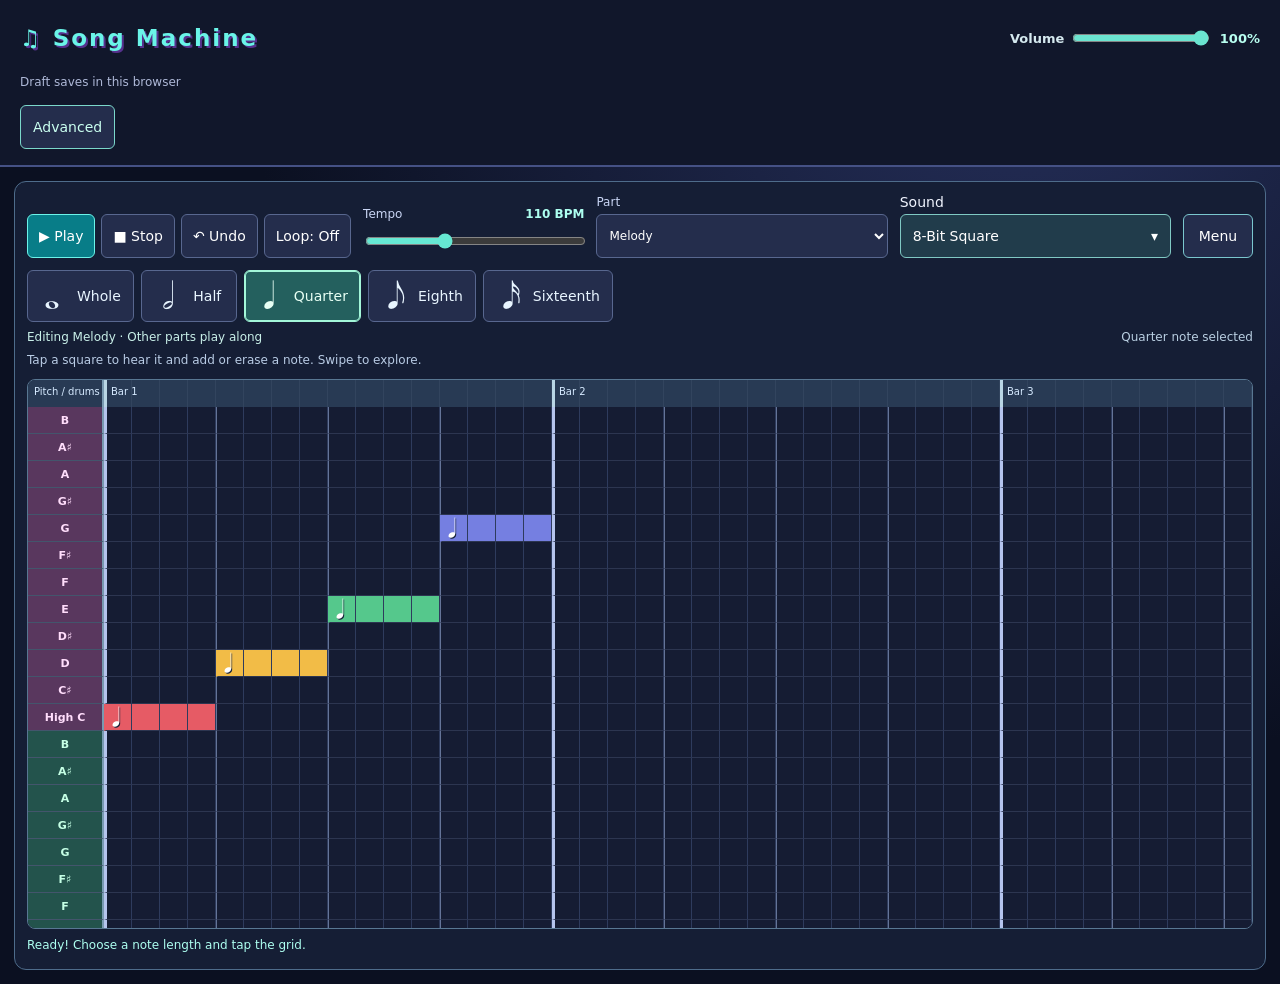
==== commit 9c886a94: "Add Haydn final exam, expressive music lessons and saved Song Machine drafts" ====
--- a/song-machine/index.html
+++ b/song-machine/index.html
@@ -9,10 +9,16 @@
 @media(pointer:coarse),(max-width:700px){header small{display:none}h1{font-size:16px!important}body .song-level-summary small{display:none}.song-level-summary strong{font-size:12px}.song-save-tools{display:flex;border-top:1px solid #526b94;padding-top:12px;gap:9px}.song-save-tools>button{flex:1;min-width:130px}.song-save-tools>span{width:100%}.song-save-tools>span>button{flex:1;min-width:120px}#cloud-status{font-size:12px;line-height:1.5;width:100%}:root{--step-size:36px;--pitch-size:54px;--row-size:40px}html{scroll-padding-bottom:120px}body{overflow-x:hidden}header{padding:12px max(12px,env(safe-area-inset-right)) 10px max(12px,env(safe-area-inset-left))}h1{font-size:18px;letter-spacing:1px;line-height:1.35}main{padding:10px max(10px,env(safe-area-inset-right)) 108px max(10px,env(safe-area-inset-left))}button,select,input[type=number],summary{min-height:44px}button,select{font-size:14px}select,input[type=number]{font-size:16px}summary{display:flex;align-items:center}button:disabled{opacity:.45}.toolbar{gap:8px;padding:10px;align-items:center}.toolbar>.tempo-control{flex:1 1 100%;display:grid;grid-template-columns:auto auto 1fr;align-items:center;gap:8px;min-width:0}.tempo-control input{width:100%;min-width:0;min-height:44px}.toolbar>label:not(.tempo-control){flex:1;min-width:100px}.toolbar>label:not(.tempo-control) select{width:100%}.toolbar>#settings-toggle,.toolbar>#add{flex:1 1 auto}.toolbar>#save,.toolbar>#load{flex:1;min-width:120px}.transport{position:fixed;inset:auto 0 0;z-index:60;display:grid;grid-template-columns:repeat(4,minmax(0,1fr));gap:5px 7px;padding:8px max(10px,env(safe-area-inset-right)) calc(7px + env(safe-area-inset-bottom)) max(10px,env(safe-area-inset-left));background:#101b33f5;border-top:2px solid #6098b6;box-shadow:0 -5px 20px #03081488;backdrop-filter:blur(8px)}.transport>button{padding:8px 4px;min-width:0;font-size:13px;font-weight:700}.transport #status{grid-column:1/-1;margin:0;text-align:center;min-height:17px;font-size:11px;white-space:nowrap;overflow:hidden;text-overflow:ellipsis}.track{padding:10px}.track-head{min-height:44px;gap:7px!important}.track-head .collapse{min-width:82px}.track-head>strong{font-size:15px;min-width:0}.track-color{width:12px;height:18px}.track-options{width:100%;border-top:1px solid #354867}.track-options:not([open]){flex:0 0 auto;width:auto;border:0;margin-left:auto}.track-options:not([open])>summary{border:1px solid #52698a;border-radius:6px;padding:0 9px;white-space:nowrap}.track-options>summary{display:flex;color:#c4dafa;font-size:13px;cursor:pointer;gap:7px}.track-options>summary::before{content:'▸';color:#7ee9de}.track-options[open]>summary::before{content:'▾'}.track-option-fields{display:grid;grid-template-columns:1fr 1fr;gap:10px;padding:2px 0 10px}.track-option-fields label{display:flex;flex-direction:column;align-items:stretch;gap:5px;width:auto}.track-option-fields label:first-child{grid-column:1/-1}.track-option-fields select{width:100%;max-width:100%;min-width:0}.track-option-fields .track-mute{flex-direction:row;align-items:center;justify-content:center;gap:10px;min-height:44px;border:1px solid #58678f;border-radius:6px}.track-head input[type=range]{width:100%;min-height:44px;min-width:0}.track-options .clear-track{width:100%;font-size:12px}.track-options .danger{width:100%}.track .grid-wrap{max-height:55dvh;overflow:auto;scroll-padding-left:54px;scroll-padding-top:25px}.pitch-grid>.bar-label{position:sticky;top:0;z-index:3}.pitch-grid>.empty-label{z-index:5}.pitch-label{font-size:12px;z-index:4}.cell .glyph{top:6px}.bar-label{height:25px}.grid-touch-tools{display:block;margin:0 0 12px;padding:10px;background:#172941;border:1px solid #466e8a;border-radius:9px}.grid-touch-tools>div{display:flex;gap:8px}.grid-touch-tools button{flex:1;padding:8px 6px;min-width:0}.grid-touch-tools button[aria-pressed="true"]{border-color:#72f4de;background:#215c65;color:#eefffa}.grid-touch-tools p{font-size:12px;line-height:1.45;margin:8px 0 0;color:#c7d8ed}.settings-fields{display:grid;grid-template-columns:1fr 1fr;gap:10px}.settings-fields label{min-width:0}.settings-fields label:nth-child(3){grid-column:1/-1}.settings-fields input,.settings-fields select{width:100%;min-width:0}.pitch-legend{gap:5px}.pitch-key{padding:4px 8px;font-size:11px}.settings-summary{line-height:1.5}.song-level-summary{padding:10px!important}.composer-help{padding:0 10px;font-size:13px}.composer-help .help{padding-bottom:10px;font-size:12px}.composer-help>summary{min-height:44px}.help{font-size:12px}footer{padding-bottom:120px;font-size:11px}}
 @media(pointer:coarse) and (orientation:landscape) and (max-height:500px){header{padding-top:8px;padding-bottom:7px}header small{display:none}h1{font-size:17px}.toolbar{margin-bottom:8px}.toolbar>.tempo-control{flex:0 1 220px;min-width:180px;grid-template-columns:auto auto;gap:2px 7px}.tempo-control input{grid-column:1/-1;min-height:30px}.toolbar>label:not(.tempo-control){flex:0 1 110px}.toolbar>#save,.toolbar>#load{flex:0 1 auto;min-width:90px}.track .grid-wrap{max-height:56dvh}.grid-touch-tools{display:flex;align-items:center;gap:12px;padding:7px}.grid-touch-tools>div{min-width:300px}.grid-touch-tools p{margin:0}.transport{left:auto;width:390px;border-left:1px solid #6098b6;border-radius:10px 0 0 0}.track-options .clear-track{max-width:200px}.track-option-fields{grid-template-columns:repeat(4,minmax(0,1fr))}.track-option-fields label:first-child{grid-column:span 2}}
 
-</style><link rel="stylesheet" href="../player-progression.css?v=rooms-27"><script src="../player-progression.js?v=rewards-82"></script><script src="sound-library.js?v=rooms-27"></script><link rel="stylesheet" href="../music-notation.css?v=rooms-42"><script src="../music-notation.js?v=rooms-42"></script><link rel="stylesheet" href="simple-mode.css?v=music-49"><script src="composition.js?v=audit-65"></script><script src="simple-mode.js?v=music-49"></script></head><body data-editor-mode="simple"><header><h1>♫ CODA ARCADE / SONG MACHINE</h1><small>Pixel orchestra · colorful grid composer</small></header><main><div class="toolbar"><label class="tempo-control">Tempo <span><output id="bpmvalue">110</output> BPM</span><input id="bpm" type="range" min="40" max="240" step="1" value="110" aria-label="Tempo in beats per minute"></label><label>Note length<select id="duration"><option value="1">16th</option><option value="2">8th</option><option value="3">Dotted 8th</option><option value="4" selected>Quarter</option><option value="6">Dotted quarter</option><option value="8">Half</option><option value="12">Dotted half</option><option value="16">Whole</option></select></label><div class="transport" role="group" aria-label="Playback controls"><button id="undo" type="button" disabled title="Undo last edit (Ctrl+Z)">↶ Undo</button><button class="primary" id="play">▶ Play</button><button id="stop">■ Stop</button><button id="loop">Loop: Off</button><div id="status" role="status"></div></div><button id="settings-toggle" class="settings-button" aria-expanded="false" aria-controls="settings-panel">⚙ Settings</button><button id="add">+ Instrument</button><div id="songSaveTools" class="song-save-tools"><button id="save">Save JSON</button><button id="load">Load JSON</button><input type="file" id="file" accept="application/json" hidden></div></div><section id="settings-panel" class="settings-panel" hidden><h2 style="margin:0 0 12px;font-size:18px">Song Settings</h2><div class="settings-fields"><label>Meter<select id="meter" aria-label="Meter"><option>4/4</option><option>2/4</option><option>3/4</option><option>5/4</option><option>6/8</option><option>9/8</option><option>12/8</option></select></label><label>Root<select id="root"><option>C</option><option>C♯</option><option>D</option><option>D♯</option><option>E</option><option>F</option><option>F♯</option><option>G</option><option>G♯</option><option>A</option><option>A♯</option><option>B</option></select></label><label>Scale<select id="scale"><option value="chromatic">Chromatic (all pitches)</option><option value="major" selected>Major</option><option value="minor">Natural minor</option><option value="majorPent">Major pentatonic</option><option value="minorPent">Minor pentatonic</option></select></label><label>Bars<input id="bars" type="number" min="1" max="16" value="4"></label></div><p class="help">Changing a scale hides other pitch rows without deleting notes. Your song can be up to 16 bars long.</p><div id="mobileFileTools"></div></section><div id="settings-summary" class="settings-summary"></div><div class="pitch-legend" aria-label="Pitch color guide"><span class="pitch-key low">● Low notes</span><span class="pitch-key middle">● Middle notes</span><span class="pitch-key high">● High notes</span></div><section id="song-level-summary" class="song-level-summary" aria-live="polite"></section><section class="grid-touch-tools" aria-label="Touch grid controls"><div role="group" aria-label="Grid gesture mode"><button type="button" data-grid-mode="scroll" aria-pressed="true">☝ Tap &amp; scroll</button><button type="button" data-grid-mode="draw" aria-pressed="false">✎ Draw notes</button></div><p id="gridGestureHelp"></p></section><div id="gridview" data-grid-mode="scroll"><details class="composer-help"><summary>How to compose</summary><p class="help">Hold an instrument’s Clear button for 3 seconds to erase its notes. Undo restores your last edit (Ctrl+Z). Select a note value and click a pitch row to place it. Drag horizontally to set its duration (snaps to 16th notes). Click an existing note to remove it. All notes show notation and highlighted duration. Scroll sideways for all bars. Choose a root and scale to show only its pitch rows. Notes outside the selected scale remain in your composition and sheet music, but are hidden in the grid. Three percussion rows appear below the pitched tracks.</p></details><div id="tracks"></div><div id="percussion"></div></div></main><footer>CODA ARCADE · SONG MACHINE · Kid-Friendly Edition · Hold to Clear · Browser-generated audio</footer><script>
-(()=>{'use strict';const sounds=['8-Bit Square','Triangle Wave','Pixel Piano','Chiptune Bell','Retro Organ','Arcade Strings','Digital Flute','Synth Bass','Pixel Pluck','Space Lead',...window.CodaSongSounds.EXTRA.map(item=>item.name)];const songProgress=window.CodaPlayerProgression.create();let compositionEdited=false;const drumSounds=[['Pixel Kick','Deep Kick','Arcade Tom','Electronic Boom','Retro Thump'],['Pixel Snare','Noise Snare','Handclap','Rimshot','Electronic Tom'],['Closed Hi-Hat','Open Hi-Hat','Pixel Cymbal','Digital Shaker','Retro Click']];const drumNames=['Kick','Snare','Hi-hat'];const colors=['#51d9e7','#f3a96a','#ae8afa','#80db88','#f075b5','#f3d96c'];const pitchColors=['#e65b65','#f28a45','#f2bc47','#a8cf50','#55c88c','#46bfc4','#4b9fe2','#757fe1','#a36fd5','#ce72b7','#de7090','#d77d65'];const pitches=Array.from({length:37},(_,i)=>84-i);const scaleSteps={chromatic:[0,1,2,3,4,5,6,7,8,9,10,11],major:[0,2,4,5,7,9,11],minor:[0,2,3,5,7,8,10],majorPent:[0,2,4,7,9],minorPent:[0,3,5,7,10]};const visiblePitches=()=>pitches.filter(p=>scaleSteps[state.scale].includes(((p%12-state.root)%12+12)%12));const noteName=m=>['C','C♯','D','D♯','E','F','F♯','G','G♯','A','A♯','B'][m%12];let nextId=3;let state={bpm:110,meter:'4/4',bars:4,root:0,scale:'major',tracks:[{id:1,name:'Melody',sound:0,clef:'treble',volume:.75,mute:false,notes:[{p:72,t:0,d:4},{p:74,t:4,d:4},{p:76,t:8,d:4},{p:79,t:12,d:4}]},{id:2,name:'Bass',sound:7,clef:'bass',volume:.7,mute:false,notes:[{p:48,t:0,d:8},{p:55,t:8,d:8}]}],drums:[{sound:0,volume:.75,mute:false,notes:[{t:0,d:4},{t:8,d:4}]},{sound:0,volume:.7,mute:false,notes:[{t:4,d:4},{t:12,d:4}]},{sound:0,volume:.55,mute:false,notes:Array.from({length:8},(_,i)=>({t:i*2,d:2}))}]};let ctx=null,playing=false,loop=false,timer=null,scheduled=[],startTime=0,playStep=0,view='grid';const $=id=>document.getElementById(id);const undoStack=[];function snapshot(){undoStack.push(JSON.stringify(state));if(undoStack.length>60)undoStack.shift();$('undo').disabled=false;}function undo(){if(!undoStack.length)return;stop();state=JSON.parse(undoStack.pop());nextId=Math.max(0,...state.tracks.map(t=>t.id))+1;syncControls();render();$('undo').disabled=!undoStack.length;status('Undid last change.');}function syncControls(){$('bpm').value=state.bpm;$('bpmvalue').textContent=state.bpm;$('meter').value=state.meter;$('root').selectedIndex=state.root;$('scale').value=state.scale;$('bars').value=state.bars;}const measure=()=>{const [n,d]=state.meter.split('/').map(Number);return n*16/d};const total=()=>measure()*state.bars;const status=s=>$('status').textContent=s;const clamp=(v,a,b)=>Math.min(b,Math.max(a,v));let simpleEditor=null;function options(items,current,gated=false){const level=songProgress.refresh().level;return items.map((s,i)=>{const required=gated?window.CodaPlayerProgression.soundRequiredLevel(i):1,locked=required>level&&i!==current;return `<option value="${i}" ${i===current?'selected':''} ${locked?'disabled':''}>${locked?'🔒 Level '+required+' · ':''}${s}</option>`;}).join('')};function escapeText(value){return String(value).replace(/[&<>"']/g,char=>({'&':'&amp;','<':'&lt;','>':'&gt;','"':'&quot;',"'":'&#39;'}[char]));}function trackHead(t,drum=false,i=0){const id=drum?'d'+i:String(t.id),name=escapeText(drum?drumNames[i]:t.name);return `<div class="track-head"><button type="button" class="collapse" data-collapse="${id}" aria-expanded="${!collapsed.has(id)}" aria-label="${collapsed.has(id)?'Expand':'Collapse'} ${name}">${collapsed.has(id)?'▸ Show':'▾ Hide'}</button><span class="track-color" style="background:${drum?'#e7a3db':colors[i%colors.length]}"></span><strong>${name}</strong><details class="track-options" data-track-options="${id}" ${!mobileLayout.matches||expandedOptions.has(id)?'open':''}><summary aria-label="${name} options">Options</summary><div class="track-option-fields"><label>Sound <select aria-label="${name} sound" data-action="sound" data-id="${id}">${options(drum?drumSounds[i]:sounds,t.sound,!drum)}</select></label>${drum?'':`<label>Clef <select aria-label="${name} clef" data-action="clef" data-id="${id}"><option value="treble" ${t.clef==='treble'?'selected':''}>Treble</option><option value="bass" ${t.clef==='bass'?'selected':''}>Bass</option></select></label>`}<label>Volume <input aria-label="${name} volume" type="range" min="0" max="100" value="${Math.round(t.volume*100)}" data-action="volume" data-id="${id}"></label><label class="track-mute"><input type="checkbox" data-action="mute" data-id="${id}" ${t.mute?'checked':''}> Mute</label><button type="button" class="clear-track" data-clear="${id}" aria-label="Hold for 3 seconds to clear notes for ${name}" title="Hold for 3 seconds to clear">✕ Hold to Clear</button>${drum?'':`<button data-action="remove" data-id="${id}" class="danger">Remove</button>`}</div></details></div>`};function rowHtml(t,p,drum,idx){const count=total(),m=measure(),arr=t.notes;let html=`<div class="pitch-label ${drum?'':octaveBand(p)}" title="${drum?drumNames[idx]:noteName(p)+', '+(p>=84?'highest note':octaveBand(p)+' notes')}">${drum?drumNames[idx]:noteName(p)}</div>`;for(let x=0;x<count;x++){const note=arr.find(n=>(drum||n.p===p)&&x>=n.t&&x<n.t+n.d);const start=note&&note.t===x;const sym=note?glyph(note.d,drum,idx):'';html+=`<div class="cell ${drum?'perc ':''}${x%m===0?'bar ':x%4===0?'beat ':''}${note?'filled ':''}${start?'start':''}" style="--track:${drum?'#d18bdf':colors[idx%colors.length]};--pitch:${drum?'#d18bdf':pitchColors[p%12]}" data-track="${drum?'d'+idx:t.id}" data-pitch="${p}" data-step="${x}">${start?`<span class="glyph ${[8,12,16].includes(note.d)?'open':''}">${sym}</span>`:''}</div>`}return html};function glyph(d,drum,i){if(d>=16)return drum&&i===2?'𝅝':'𝅝';if(d>=8)return '𝅗𝅥';if(d>=4)return drum&&i===2?'×':'♩';if(d>=2)return drum&&i===2?'×':'♪';return drum&&i===2?'×':'♬'}const mobileLayout=window.matchMedia('(pointer: coarse), (max-width: 700px)'),collapsed=new Set(mobileLayout.matches?['2','d0','d1','d2']:[]),expandedOptions=new Set();let gridMode='scroll';function syncMobileFileTools(){const target=mobileLayout.matches||simpleEditor?.getMode()==='simple'?$('mobileFileTools'):document.querySelector('.toolbar');if(target&&$('songSaveTools'))target.append($('songSaveTools'));}syncMobileFileTools();const octaveBand=p=>p<60?'low':p<72?'middle':'high';function updateSettingsSummary(){$('settings-summary').textContent=`${state.meter} time · ${$('root').options[state.root]?.text||'C'} ${$('scale').selectedOptions[0]?.text||'Chromatic'} · ${state.bars} bars`;}function gridHtml(t,drum,i){const count=total(),m=measure();let h=`<div class="track ${collapsed.has(String(drum?'d'+i:t.id))?'is-collapsed':''}">${trackHead(t,drum,i)}<div class="grid-wrap"><div class="pitch-grid" style="grid-template-columns:var(--pitch-size) repeat(${count},var(--step-size))"><div class="bar-label empty-label"></div>`;for(let x=0;x<count;x++)h+=`<div class="bar-label" style="grid-column:span 1">${x%m===0?'Bar '+(x/m+1):''}</div>`;const ps=drum?[0]:visiblePitches();for(const p of ps)h+=rowHtml(t,p,drum,i);return h+'</div></div></div>'};function updateSoundProgress(){const progress=songProgress.refresh(),unlocked=window.CodaSongSounds.EXTRA.filter(item=>item.level<=progress.level).length,heading=document.createElement('strong'),help=document.createElement('small');heading.textContent='Musician level '+progress.level+' · '+progress.xp+' XP · '+unlocked+' / '+window.CodaSongSounds.EXTRA.length+' bonus sounds unlocked';help.textContent='Original instruments stay available. Earn XP in arcade games, achievements, and quests to unlock new sounds. Imported compositions keep their instrument voices.';$('song-level-summary').replaceChildren(heading,help);}function render(){const scrolls=Array.from(document.querySelectorAll('.grid-wrap')).map(w=>({id:w.closest('.track').querySelector('[data-collapse]').dataset.collapse,left:w.scrollLeft,top:w.scrollTop}));updateSoundProgress();state.bars=clamp(state.bars,1,16);$('tracks').innerHTML=state.tracks.map((t,i)=>gridHtml(t,false,i)).join('');$('percussion').innerHTML=state.drums.map((t,i)=>gridHtml(t,true,i)).join('');updateSettingsSummary();for(const saved of scrolls){const wrap=document.querySelector('[data-collapse="'+saved.id+'"]')?.closest('.track')?.querySelector('.grid-wrap');if(wrap){wrap.scrollLeft=saved.left;wrap.scrollTop=saved.top;}}if(mobileLayout.matches)for(const wrap of document.querySelectorAll('.grid-wrap')){const id=wrap.closest('.track').querySelector('[data-collapse]').dataset.collapse;if(!scrolls.some(saved=>saved.id===id)&&!id.startsWith('d')){const track=findTrack(id),pitch=track?.notes[0]?.p??60,row=visiblePitches().indexOf(pitch);if(row>=0)wrap.scrollTop=Math.max(0,25+row*40-wrap.clientHeight*.45);}}simpleEditor?.render();};function findTrack(id){return String(id).startsWith('d')?state.drums[+id.slice(1)]:state.tracks.find(t=>t.id===+id)}function auditionCell(id,pitch,duration=4){const track=findTrack(id),drum=String(id).startsWith('d');if(!track||!drum&&(!Number.isInteger(pitch)||pitch<0||pitch>127))return false;try{ensureAudio();const when=ctx.currentTime+.01,volume=Number.isFinite(track.volume)?track.volume:.7;if(drum)drumSound(+String(id).slice(1),track.sound,when,volume);else tone(pitch,when,Math.max(.12,Math.min(.75,duration*60/state.bpm/4)),track.sound,volume);return true;}catch{status('Sound preview is unavailable. Your notes are still editable.');return false;}}function putNote(id,p,t,d,erase=false){compositionEdited=true;let track=findTrack(id);if(!track)return;const drum=String(id).startsWith('d');d=clamp(d,1,total()-t);const overlap=n=>(drum||n.p===p)&&n.t<t+d&&t<n.t+n.d;const at=track.notes.find(n=>(drum||n.p===p)&&t>=n.t&&t<n.t+n.d);snapshot();if(at&&erase){track.notes=track.notes.filter(n=>n!==at)}else{track.notes=track.notes.filter(n=>!overlap(n));track.notes.push(drum?{t,d}:{p,t,d})}render()};let drag=null;function cancelGridGesture(){drag=null;}function onDown(e){const cell=e.target.closest('.cell');if(!cell||e.button!==0||!e.isPrimary)return;const id=cell.dataset.track,p=+cell.dataset.pitch,t=+cell.dataset.step,track=findTrack(id),drum=id.startsWith('d');if(!track)return;const touch=e.pointerType==='touch',drawing=!touch||gridMode==='draw';if(drawing)e.preventDefault();const exists=track.notes.some(n=>(drum||n.p===p)&&t>=n.t&&t<n.t+n.d);drag={pointerId:e.pointerId,id,p,t,last:t,exists,moved:false,touch,drawing,startX:e.clientX,startY:e.clientY,canceled:false};if(drawing)try{cell.setPointerCapture(e.pointerId);}catch{}}function onMove(e){if(!drag||e.pointerId!==drag.pointerId)return;const dx=e.clientX-drag.startX,dy=e.clientY-drag.startY;if(drag.touch&&!drag.drawing){if(Math.hypot(dx,dy)>9)drag.canceled=true;return;}if(drag.touch&&Math.abs(dy)>14&&Math.abs(dy)>Math.abs(dx)){drag.canceled=true;return;}const cell=document.elementFromPoint(e.clientX,e.clientY)?.closest('.cell');if(cell&&cell.dataset.track===drag.id&&+cell.dataset.pitch===drag.p){drag.last=+cell.dataset.step;if(drag.last!==drag.t)drag.moved=true;}}function trackNoteDuration(id,p,t){const drum=String(id).startsWith('d');return findTrack(id)?.notes.find(note=>(drum||note.p===p)&&t>=note.t&&t<note.t+note.d)?.d||0;}function onUp(e){if(!drag||e.pointerId!==drag.pointerId)return;const d=drag;drag=null;if(d.canceled)return;if(d.touch&&!d.drawing){const cell=document.elementFromPoint(e.clientX,e.clientY)?.closest('.cell');if(!cell||cell.dataset.track!==d.id||+cell.dataset.pitch!==d.p||Math.hypot(e.clientX-d.startX,e.clientY-d.startY)>9)return;}const written=trackNoteDuration(d.id,d.p,d.t),duration=d.moved?Math.max(1,d.last-d.t+1):written||+$('duration').value;auditionCell(d.id,d.p,duration);if(d.exists&&!d.moved)putNote(d.id,d.p,d.t,1,true);else putNote(d.id,d.p,d.t,d.moved?Math.max(1,d.last-d.t+1):+$('duration').value);}function setGridMode(mode){gridMode=mode==='draw'?'draw':'scroll';$('gridview').dataset.gridMode=gridMode;for(const button of document.querySelectorAll('button[data-grid-mode]'))button.setAttribute('aria-pressed',String(button.dataset.gridMode===gridMode));$('gridGestureHelp').textContent=gridMode==='draw'?'Draw: drag sideways across a pitch row to set note length. Swipe vertically to move through notes.':'Tap a cell to add or remove a note. Swipe sideways for later bars, or vertically for other pitches.';cancelGridGesture();simpleEditor?.syncGridMode(gridMode);}document.querySelectorAll('button[data-grid-mode]').forEach(button=>button.onclick=()=>setGridMode(button.dataset.gridMode));setGridMode('scroll');$('gridview').addEventListener('pointerdown',onDown);$('gridview').addEventListener('pointermove',onMove);window.addEventListener('pointerup',onUp);window.addEventListener('pointercancel',cancelGridGesture);window.addEventListener('blur',cancelGridGesture);window.addEventListener('resize',()=>{cancelGridGesture();cancelClearHold();});$('gridview').addEventListener('toggle',e=>{const id=e.target.dataset?.trackOptions;if(id) e.target.open?expandedOptions.add(id):expandedOptions.delete(id);},true);mobileLayout.addEventListener?.('change',()=>{cancelGridGesture();syncMobileFileTools();render();});$('gridview').addEventListener('change',e=>{let el=e.target,id=el.dataset.id,action=el.dataset.action;if(!action)return;const t=findTrack(id);if(!t)return;if(!['sound','clef','volume','mute'].includes(action))return;let value=action==='sound'?+el.value:action==='volume'?+el.value/100:action==='mute'?el.checked:el.value;if(action==='sound'){const required=id.startsWith('d')?1:window.CodaPlayerProgression.soundRequiredLevel(value);if(required>songProgress.refresh().level&&value!==t.sound){el.value=t.sound;status('Reach musician level '+required+' to choose this sound.');return;}}if(t[action]===value)return;snapshot();t[action]=value;compositionEdited=true;});let clearHold=null;function cancelClearHold(){if(!clearHold)return;clearTimeout(clearHold.timer);clearHold.button.classList.remove('is-holding');clearHold=null;}function beginClearHold(e){const button=e.target.closest('button[data-clear]');if(!button)return;if(e.type==='pointerdown'&&e.button!==0)return;e.preventDefault();if(e.pointerId!==undefined)try{button.setPointerCapture(e.pointerId);}catch{}cancelClearHold();const id=button.dataset.clear,track=findTrack(id);if(!track||!track.notes.length){status('This instrument is already empty.');return;}button.classList.add('is-holding');const hold={button,id,timer:null};clearHold=hold;hold.timer=setTimeout(()=>{if(clearHold!==hold)return;clearHold=null;const current=findTrack(id);if(!current||!current.notes.length)return;const name=id.startsWith('d')?drumNames[+id.slice(1)]:current.name;snapshot();current.notes=[];render();status('Cleared '+name+'. Use Undo to restore the notes.');},3000);}$('gridview').addEventListener('pointerdown',beginClearHold);document.addEventListener('pointerup',cancelClearHold);document.addEventListener('pointercancel',cancelClearHold);window.addEventListener('blur',cancelClearHold);document.addEventListener('visibilitychange',()=>{if(document.hidden){cancelGridGesture();cancelClearHold();}});window.addEventListener('pagehide',()=>{cancelGridGesture();cancelClearHold();stop();});$('gridview').addEventListener('pointermove',e=>{if(clearHold&&!clearHold.button.contains(document.elementFromPoint(e.clientX,e.clientY)))cancelClearHold();});$('gridview').addEventListener('contextmenu',e=>{if(e.target.closest('button[data-clear]'))e.preventDefault();});$('gridview').addEventListener('keydown',e=>{if((e.key===' '||e.key==='Enter')&&e.target.matches('button[data-clear]')&&!e.repeat){if(!clearHold)beginClearHold(e);}});$('gridview').addEventListener('keyup',e=>{if((e.key===' '||e.key==='Enter')&&e.target.matches('button[data-clear]'))cancelClearHold();});$('gridview').addEventListener('click',e=>{if(e.target.closest('button[data-clear]'))return;const toggle=e.target.closest('button[data-collapse]');if(toggle){const id=toggle.dataset.collapse;collapsed.has(id)?collapsed.delete(id):collapsed.add(id);render();return;}const b=e.target.closest('button[data-action=remove]');if(b){snapshot();state.tracks=state.tracks.filter(t=>t.id!==+b.dataset.id);render()}});
-function ensureAudio(){ctx??=new (window.AudioContext||window.webkitAudioContext)();if(ctx.state==='suspended')ctx.resume()};function rememberSource(source){scheduled.push(source);source.addEventListener('ended',()=>{const index=scheduled.indexOf(source);if(index>=0)scheduled.splice(index,1);});}function tone(p,when,len,sound,volume){if(!(volume>0))return;const bonus=[];if(window.CodaSongSounds.scheduleTone(ctx,p,when,len,sound,volume,ctx.destination,bonus)){bonus.forEach(rememberSource);return;}const freq=440*Math.pow(2,(p-69)/12),osc=ctx.createOscillator(),gain=ctx.createGain(),end=when+Math.max(.045,len);osc.type=['square','triangle','triangle','sine','sawtooth','sawtooth','sine','triangle','square','sawtooth'][sound];osc.frequency.setValueAtTime(freq,when);if(sound===3){osc.frequency.setValueAtTime(freq*2,when)}if(sound===9){osc.frequency.setValueAtTime(freq*.995,when);osc.frequency.linearRampToValueAtTime(freq*1.01,end)}gain.gain.setValueAtTime(.0001,when);gain.gain.exponentialRampToValueAtTime(Math.max(.0002,volume*.14),when+.008);if([2,3,8].includes(sound))gain.gain.exponentialRampToValueAtTime(.0001,end);else{gain.gain.setValueAtTime(Math.max(.0002,volume*.12),Math.max(when+.01,end-.04));gain.gain.exponentialRampToValueAtTime(.0001,end)}osc.connect(gain).connect(ctx.destination);osc.start(when);osc.stop(end+.01);rememberSource(osc)}function noiseBuffer(){const b=ctx.createBuffer(1,Math.round(ctx.sampleRate*.35),ctx.sampleRate),a=b.getChannelData(0);for(let i=0;i<a.length;i++)a[i]=Math.random()*2-1;return b}function drumSound(row,kind,when,volume){if(!(volume>0))return;let dur=.12;if(row===0){const pitches=[120,90,170,75,105];const o=ctx.createOscillator(),g=ctx.createGain();o.type=kind===2?'triangle':'sine';o.frequency.setValueAtTime(pitches[kind],when);o.frequency.exponentialRampToValueAtTime(kind===2?65:40,when+.17);g.gain.setValueAtTime(Math.max(.001,volume*.35),when);g.gain.exponentialRampToValueAtTime(.001,when+.2);o.connect(g).connect(ctx.destination);o.start(when);o.stop(when+.21);rememberSource(o);return}dur=row===1?.15:(kind===1||kind===2?.27:.08);const src=ctx.createBufferSource(),filter=ctx.createBiquadFilter(),g=ctx.createGain();src.buffer=noiseBuffer();filter.type=row===1?'bandpass':'highpass';filter.frequency.value=row===1?[1400,2300,1100,3300,900][kind]:[7000,5000,4000,6500,8500][kind];g.gain.setValueAtTime(Math.max(.001,volume*.26),when);g.gain.exponentialRampToValueAtTime(.001,when+dur);src.connect(filter).connect(g).connect(ctx.destination);src.start(when);src.stop(when+dur);rememberSource(src)}function stop(){playing=false;clearInterval(timer);timer=null;const sources=scheduled;scheduled=[];for(const source of sources)try{source.stop()}catch{}status('Stopped.')}function play(){ensureAudio();if(compositionEdited){const notes=state.tracks.flatMap(track=>track.notes);if(notes.length>=8&&notes.some(note=>note.t>=measure())){const text=JSON.stringify(state);let hash=2166136261;for(let at=0;at<text.length;at++)hash=Math.imul(hash^text.charCodeAt(at),16777619);songProgress.awardXP('song-machine:composition:'+(hash>>>0),35,'Played an original two-bar composition');compositionEdited=false;updateSoundProgress();}}stop();playing=true;playStep=0;startTime=ctx.currentTime+.06;const sec=60/state.bpm/4;function tick(){if(!playing)return;const ahead=ctx.currentTime+.15;while(startTime+playStep*sec<ahead){if(playStep>=total()){if(loop){startTime+=total()*sec;playStep=0}else{if(ctx.currentTime>=startTime+total()*sec){stop();return;}break}}const step=playStep,when=startTime+step*sec;for(const t of state.tracks)if(!t.mute)for(const n of t.notes)if(n.t===step)tone(n.p,when,n.d*sec*.94,t.sound,t.volume);state.drums.forEach((t,i)=>{if(!t.mute)for(const n of t.notes)if(n.t===step)drumSound(i,t.sound,when,t.volume)});playStep++}status('Playing · Bar '+Math.min(state.bars,Math.floor(playStep/measure())+1)+' / '+state.bars)}tick();timer=setInterval(tick,35)}$('undo').onclick=undo;document.addEventListener('keydown',e=>{if((e.ctrlKey||e.metaKey)&&!e.shiftKey&&e.key.toLowerCase()==='z'&&!['INPUT','TEXTAREA','SELECT'].includes(document.activeElement?.tagName)){e.preventDefault();undo();}});$('play').onclick=play;$('stop').onclick=stop;$('loop').onclick=()=>{loop=!loop;$('loop').textContent='Loop: '+(loop?'On':'Off');$('loop').classList.toggle('active',loop)};function addInstrument(sound){if(state.tracks.length>=12){status('Maximum 12 melodic tracks in this prototype.');return null;}snapshot();const id=nextId++;state.tracks.push({id,name:'Instrument '+id,sound:Number.isInteger(sound)?sound:(id-1)%10,clef:'treble',volume:.7,mute:false,notes:[]});render();return id;}$('add').onclick=()=>addInstrument();$('bpm').oninput=e=>{state.bpm=clamp(+e.target.value||110,40,240);$('bpmvalue').textContent=state.bpm;};$('settings-toggle').onclick=()=>{const panel=$('settings-panel');panel.hidden=!panel.hidden;$('settings-toggle').setAttribute('aria-expanded',String(!panel.hidden));};$('meter').onchange=e=>{snapshot();stop();state.meter=e.target.value;render()};$('root').onchange=e=>{snapshot();state.root=Array.from(e.target.options).findIndex(o=>o.value===e.target.value);render();status('Scale changed. Existing notes outside the scale are preserved but hidden in the grid.');};$('scale').onchange=e=>{snapshot();state.scale=e.target.value;render();status('Scale changed. Existing notes outside the scale are preserved but hidden in the grid.');};$('bars').onchange=e=>{snapshot();stop();state.bars=Math.round(clamp(+e.target.value||4,1,16));e.target.value=state.bars;render()};$('save').onclick=()=>{const blob=new Blob([JSON.stringify(state,null,2)],{type:'application/json'}),url=URL.createObjectURL(blob),a=document.createElement('a');a.href=url;a.download='song-machine-composition.json';a.click();setTimeout(()=>URL.revokeObjectURL(url),1000)};$('load').onclick=()=>$('file').click();function loadComposition(value,message){const next=window.CodaSongComposition.normalize(value);cancelGridGesture();cancelClearHold();stop();snapshot();state=next;compositionEdited=false;nextId=Math.max(0,...state.tracks.map(track=>track.id))+1;syncControls();render();status(message);} $('file').onchange=async e=>{const file=e.target.files?.[0];if(!file)return;try{if(file.size>window.CodaSongComposition.MAX_FILE_BYTES)throw Error('Song files must be 2 MB or smaller.');loadComposition(JSON.parse(await file.text()),'Composition loaded.');}catch(error){status('Could not load composition: '+error.message);}finally{e.target.value=''}};
+</style><link rel="stylesheet" href="../player-progression.css?v=rooms-27"><script src="../player-progression.js?v=rewards-82"></script><script src="sound-library.js?v=rooms-27"></script><link rel="stylesheet" href="../music-notation.css?v=rooms-42"><script src="../music-notation.js?v=rooms-42"></script><link rel="stylesheet" href="simple-mode.css?v=song-86"><script src="composition.js?v=audit-65"></script><script src="draft-storage.js?v=song-86"></script><script src="simple-mode.js?v=music-49"></script></head><body data-editor-mode="simple"><header><h1>♫ CODA ARCADE / SONG MACHINE</h1><small>Pixel orchestra · colorful grid composer</small><label class="song-master-volume" for="songMasterVolume"><span>Volume</span><input id="songMasterVolume" type="range" min="0" max="100" step="1" value="100" aria-label="Master volume"><output id="songMasterVolumeValue" for="songMasterVolume">100%</output></label><span id="songDraftStatus" class="song-draft-status" role="status" aria-live="polite">Draft saves in this browser</span></header><main><div class="toolbar"><label class="tempo-control">Tempo <span><output id="bpmvalue">110</output> BPM</span><input id="bpm" type="range" min="40" max="240" step="1" value="110" aria-label="Tempo in beats per minute"></label><label>Note length<select id="duration"><option value="1">16th</option><option value="2">8th</option><option value="3">Dotted 8th</option><option value="4" selected>Quarter</option><option value="6">Dotted quarter</option><option value="8">Half</option><option value="12">Dotted half</option><option value="16">Whole</option></select></label><div class="transport" role="group" aria-label="Playback controls"><button id="undo" type="button" disabled title="Undo last edit (Ctrl+Z)">↶ Undo</button><button class="primary" id="play">▶ Play</button><button id="stop">■ Stop</button><button id="loop">Loop: Off</button><div id="status" role="status"></div></div><button id="settings-toggle" class="settings-button" aria-expanded="false" aria-controls="settings-panel">⚙ Settings</button><button id="add">+ Instrument</button><div id="songSaveTools" class="song-save-tools"><button id="save">Save JSON</button><button id="load">Load JSON</button><input type="file" id="file" accept="application/json" hidden></div></div><section id="settings-panel" class="settings-panel" hidden><h2 style="margin:0 0 12px;font-size:18px">Song Settings</h2><div class="settings-fields"><label>Meter<select id="meter" aria-label="Meter"><option>4/4</option><option>2/4</option><option>3/4</option><option>5/4</option><option>6/8</option><option>9/8</option><option>12/8</option></select></label><label>Root<select id="root"><option>C</option><option>C♯</option><option>D</option><option>D♯</option><option>E</option><option>F</option><option>F♯</option><option>G</option><option>G♯</option><option>A</option><option>A♯</option><option>B</option></select></label><label>Scale<select id="scale"><option value="chromatic">Chromatic (all pitches)</option><option value="major" selected>Major</option><option value="minor">Natural minor</option><option value="majorPent">Major pentatonic</option><option value="minorPent">Minor pentatonic</option></select></label><label>Bars<input id="bars" type="number" min="1" max="16" value="4"></label></div><p class="help">Changing a scale hides other pitch rows without deleting notes. Your song can be up to 16 bars long.</p><div id="mobileFileTools"></div></section><div id="settings-summary" class="settings-summary"></div><div class="pitch-legend" aria-label="Pitch color guide"><span class="pitch-key low">● Low notes</span><span class="pitch-key middle">● Middle notes</span><span class="pitch-key high">● High notes</span></div><section id="song-level-summary" class="song-level-summary" aria-live="polite"></section><section class="grid-touch-tools" aria-label="Touch grid controls"><div role="group" aria-label="Grid gesture mode"><button type="button" data-grid-mode="scroll" aria-pressed="true">☝ Tap &amp; scroll</button><button type="button" data-grid-mode="draw" aria-pressed="false">✎ Draw notes</button></div><p id="gridGestureHelp"></p></section><div id="gridview" data-grid-mode="scroll"><details class="composer-help"><summary>How to compose</summary><p class="help">Hold an instrument’s Clear button for 3 seconds to erase its notes. Undo restores your last edit (Ctrl+Z). Select a note value and click a pitch row to place it. Drag horizontally to set its duration (snaps to 16th notes). Click an existing note to remove it. All notes show notation and highlighted duration. Scroll sideways for all bars. Choose a root and scale to show only its pitch rows. Notes outside the selected scale remain in your composition and sheet music, but are hidden in the grid. Three percussion rows appear below the pitched tracks.</p></details><div id="tracks"></div><div id="percussion"></div></div></main><footer>CODA ARCADE · SONG MACHINE · Kid-Friendly Edition · Hold to Clear · Browser-generated audio</footer><script>
+(()=>{'use strict';const sounds=['8-Bit Square','Triangle Wave','Pixel Piano','Chiptune Bell','Retro Organ','Arcade Strings','Digital Flute','Synth Bass','Pixel Pluck','Space Lead',...window.CodaSongSounds.EXTRA.map(item=>item.name)];const songProgress=window.CodaPlayerProgression.create();let compositionEdited=false;const drumSounds=[['Pixel Kick','Deep Kick','Arcade Tom','Electronic Boom','Retro Thump'],['Pixel Snare','Noise Snare','Handclap','Rimshot','Electronic Tom'],['Closed Hi-Hat','Open Hi-Hat','Pixel Cymbal','Digital Shaker','Retro Click']];const drumNames=['Kick','Snare','Hi-hat'];const colors=['#51d9e7','#f3a96a','#ae8afa','#80db88','#f075b5','#f3d96c'];const pitchColors=['#e65b65','#f28a45','#f2bc47','#a8cf50','#55c88c','#46bfc4','#4b9fe2','#757fe1','#a36fd5','#ce72b7','#de7090','#d77d65'];const pitches=Array.from({length:37},(_,i)=>84-i);const scaleSteps={chromatic:[0,1,2,3,4,5,6,7,8,9,10,11],major:[0,2,4,5,7,9,11],minor:[0,2,3,5,7,8,10],majorPent:[0,2,4,7,9],minorPent:[0,3,5,7,10]};const visiblePitches=()=>pitches.filter(p=>scaleSteps[state.scale].includes(((p%12-state.root)%12+12)%12));const noteName=m=>['C','C♯','D','D♯','E','F','F♯','G','G♯','A','A♯','B'][m%12];let nextId=3;let state={bpm:110,meter:'4/4',bars:4,root:0,scale:'major',tracks:[{id:1,name:'Melody',sound:0,clef:'treble',volume:.75,mute:false,notes:[{p:72,t:0,d:4},{p:74,t:4,d:4},{p:76,t:8,d:4},{p:79,t:12,d:4}]},{id:2,name:'Bass',sound:7,clef:'bass',volume:.7,mute:false,notes:[{p:48,t:0,d:8},{p:55,t:8,d:8}]}],drums:[{sound:0,volume:.75,mute:false,notes:[{t:0,d:4},{t:8,d:4}]},{sound:0,volume:.7,mute:false,notes:[{t:4,d:4},{t:12,d:4}]},{sound:0,volume:.55,mute:false,notes:Array.from({length:8},(_,i)=>({t:i*2,d:2}))}]};let ctx=null,masterGain=null,playing=false,loop=false,timer=null,scheduled=[],startTime=0,playStep=0,view='grid';const $=id=>document.getElementById(id);const undoStack=[];let draft=null;function persistDraft(){draft?.save(state);}function snapshot(){undoStack.push(JSON.stringify(state));if(undoStack.length>60)undoStack.shift();$('undo').disabled=false;}function undo(){if(!undoStack.length)return;stop();state=JSON.parse(undoStack.pop());nextId=Math.max(0,...state.tracks.map(t=>t.id))+1;syncControls();render();$('undo').disabled=!undoStack.length;status('Undid last change.');}function syncControls(){$('bpm').value=state.bpm;$('bpmvalue').textContent=state.bpm;$('meter').value=state.meter;$('root').selectedIndex=state.root;$('scale').value=state.scale;$('bars').value=state.bars;}const measure=()=>{const [n,d]=state.meter.split('/').map(Number);return n*16/d};const total=()=>measure()*state.bars;const status=s=>$('status').textContent=s;const clamp=(v,a,b)=>Math.min(b,Math.max(a,v));let simpleEditor=null;function options(items,current,gated=false){const level=songProgress.refresh().level;return items.map((s,i)=>{const required=gated?window.CodaPlayerProgression.soundRequiredLevel(i):1,locked=required>level&&i!==current;return `<option value="${i}" ${i===current?'selected':''} ${locked?'disabled':''}>${locked?'🔒 Level '+required+' · ':''}${s}</option>`;}).join('')};function escapeText(value){return String(value).replace(/[&<>"']/g,char=>({'&':'&amp;','<':'&lt;','>':'&gt;','"':'&quot;',"'":'&#39;'}[char]));}function trackHead(t,drum=false,i=0){const id=drum?'d'+i:String(t.id),name=escapeText(drum?drumNames[i]:t.name);return `<div class="track-head"><button type="button" class="collapse" data-collapse="${id}" aria-expanded="${!collapsed.has(id)}" aria-label="${collapsed.has(id)?'Expand':'Collapse'} ${name}">${collapsed.has(id)?'▸ Show':'▾ Hide'}</button><span class="track-color" style="background:${drum?'#e7a3db':colors[i%colors.length]}"></span><strong>${name}</strong><details class="track-options" data-track-options="${id}" ${!mobileLayout.matches||expandedOptions.has(id)?'open':''}><summary aria-label="${name} options">Options</summary><div class="track-option-fields"><label>Sound <select aria-label="${name} sound" data-action="sound" data-id="${id}">${options(drum?drumSounds[i]:sounds,t.sound,!drum)}</select></label>${drum?'':`<label>Clef <select aria-label="${name} clef" data-action="clef" data-id="${id}"><option value="treble" ${t.clef==='treble'?'selected':''}>Treble</option><option value="bass" ${t.clef==='bass'?'selected':''}>Bass</option></select></label>`}<label>Volume <input aria-label="${name} volume" type="range" min="0" max="100" value="${Math.round(t.volume*100)}" data-action="volume" data-id="${id}"></label><label class="track-mute"><input type="checkbox" data-action="mute" data-id="${id}" ${t.mute?'checked':''}> Mute</label><button type="button" class="clear-track" data-clear="${id}" aria-label="Hold for 3 seconds to clear notes for ${name}" title="Hold for 3 seconds to clear">✕ Hold to Clear</button>${drum?'':`<button data-action="remove" data-id="${id}" class="danger">Remove</button>`}</div></details></div>`};function rowHtml(t,p,drum,idx){const count=total(),m=measure(),arr=t.notes;let html=`<div class="pitch-label ${drum?'':octaveBand(p)}" title="${drum?drumNames[idx]:noteName(p)+', '+(p>=84?'highest note':octaveBand(p)+' notes')}">${drum?drumNames[idx]:noteName(p)}</div>`;for(let x=0;x<count;x++){const note=arr.find(n=>(drum||n.p===p)&&x>=n.t&&x<n.t+n.d);const start=note&&note.t===x;const sym=note?glyph(note.d,drum,idx):'';html+=`<div class="cell ${drum?'perc ':''}${x%m===0?'bar ':x%4===0?'beat ':''}${note?'filled ':''}${start?'start':''}" style="--track:${drum?'#d18bdf':colors[idx%colors.length]};--pitch:${drum?'#d18bdf':pitchColors[p%12]}" data-track="${drum?'d'+idx:t.id}" data-pitch="${p}" data-step="${x}">${start?`<span class="glyph ${[8,12,16].includes(note.d)?'open':''}">${sym}</span>`:''}</div>`}return html};function glyph(d,drum,i){if(d>=16)return drum&&i===2?'𝅝':'𝅝';if(d>=8)return '𝅗𝅥';if(d>=4)return drum&&i===2?'×':'♩';if(d>=2)return drum&&i===2?'×':'♪';return drum&&i===2?'×':'♬'}const mobileLayout=window.matchMedia('(pointer: coarse), (max-width: 700px)'),collapsed=new Set(mobileLayout.matches?['2','d0','d1','d2']:[]),expandedOptions=new Set();let gridMode='scroll';function syncMobileFileTools(){const target=mobileLayout.matches||simpleEditor?.getMode()==='simple'?$('mobileFileTools'):document.querySelector('.toolbar');if(target&&$('songSaveTools'))target.append($('songSaveTools'));}syncMobileFileTools();const octaveBand=p=>p<60?'low':p<72?'middle':'high';function updateSettingsSummary(){$('settings-summary').textContent=`${state.meter} time · ${$('root').options[state.root]?.text||'C'} ${$('scale').selectedOptions[0]?.text||'Chromatic'} · ${state.bars} bars`;}function gridHtml(t,drum,i){const count=total(),m=measure();let h=`<div class="track ${collapsed.has(String(drum?'d'+i:t.id))?'is-collapsed':''}">${trackHead(t,drum,i)}<div class="grid-wrap"><div class="pitch-grid" style="grid-template-columns:var(--pitch-size) repeat(${count},var(--step-size))"><div class="bar-label empty-label"></div>`;for(let x=0;x<count;x++)h+=`<div class="bar-label" style="grid-column:span 1">${x%m===0?'Bar '+(x/m+1):''}</div>`;const ps=drum?[0]:visiblePitches();for(const p of ps)h+=rowHtml(t,p,drum,i);return h+'</div></div></div>'};function updateSoundProgress(){const progress=songProgress.refresh(),unlocked=window.CodaSongSounds.EXTRA.filter(item=>item.level<=progress.level).length,heading=document.createElement('strong'),help=document.createElement('small');heading.textContent='Musician level '+progress.level+' · '+progress.xp+' XP · '+unlocked+' / '+window.CodaSongSounds.EXTRA.length+' bonus sounds unlocked';help.textContent='Original instruments stay available. Earn XP in arcade games, achievements, and quests to unlock new sounds. Imported compositions keep their instrument voices.';$('song-level-summary').replaceChildren(heading,help);}function render(){const scrolls=Array.from(document.querySelectorAll('.grid-wrap')).map(w=>({id:w.closest('.track').querySelector('[data-collapse]').dataset.collapse,left:w.scrollLeft,top:w.scrollTop}));updateSoundProgress();state.bars=clamp(state.bars,1,16);$('tracks').innerHTML=state.tracks.map((t,i)=>gridHtml(t,false,i)).join('');$('percussion').innerHTML=state.drums.map((t,i)=>gridHtml(t,true,i)).join('');updateSettingsSummary();for(const saved of scrolls){const wrap=document.querySelector('[data-collapse="'+saved.id+'"]')?.closest('.track')?.querySelector('.grid-wrap');if(wrap){wrap.scrollLeft=saved.left;wrap.scrollTop=saved.top;}}if(mobileLayout.matches)for(const wrap of document.querySelectorAll('.grid-wrap')){const id=wrap.closest('.track').querySelector('[data-collapse]').dataset.collapse;if(!scrolls.some(saved=>saved.id===id)&&!id.startsWith('d')){const track=findTrack(id),pitch=track?.notes[0]?.p??60,row=visiblePitches().indexOf(pitch);if(row>=0)wrap.scrollTop=Math.max(0,25+row*40-wrap.clientHeight*.45);}}simpleEditor?.render();persistDraft();};function findTrack(id){return String(id).startsWith('d')?state.drums[+id.slice(1)]:state.tracks.find(t=>t.id===+id)}function auditionCell(id,pitch,duration=4){const track=findTrack(id),drum=String(id).startsWith('d');if(!track||!drum&&(!Number.isInteger(pitch)||pitch<0||pitch>127))return false;try{ensureAudio();const when=ctx.currentTime+.01,volume=Number.isFinite(track.volume)?track.volume:.7;if(drum)drumSound(+String(id).slice(1),track.sound,when,volume);else tone(pitch,when,Math.max(.12,Math.min(.75,duration*60/state.bpm/4)),track.sound,volume);return true;}catch{status('Sound preview is unavailable. Your notes are still editable.');return false;}}function putNote(id,p,t,d,erase=false){compositionEdited=true;let track=findTrack(id);if(!track)return;const drum=String(id).startsWith('d');d=clamp(d,1,total()-t);const overlap=n=>(drum||n.p===p)&&n.t<t+d&&t<n.t+n.d;const at=track.notes.find(n=>(drum||n.p===p)&&t>=n.t&&t<n.t+n.d);snapshot();if(at&&erase){track.notes=track.notes.filter(n=>n!==at)}else{track.notes=track.notes.filter(n=>!overlap(n));track.notes.push(drum?{t,d}:{p,t,d})}render()};let drag=null;function cancelGridGesture(){drag=null;}function onDown(e){const cell=e.target.closest('.cell');if(!cell||e.button!==0||!e.isPrimary)return;const id=cell.dataset.track,p=+cell.dataset.pitch,t=+cell.dataset.step,track=findTrack(id),drum=id.startsWith('d');if(!track)return;const touch=e.pointerType==='touch',drawing=!touch||gridMode==='draw';if(drawing)e.preventDefault();const exists=track.notes.some(n=>(drum||n.p===p)&&t>=n.t&&t<n.t+n.d);drag={pointerId:e.pointerId,id,p,t,last:t,exists,moved:false,touch,drawing,startX:e.clientX,startY:e.clientY,canceled:false};if(drawing)try{cell.setPointerCapture(e.pointerId);}catch{}}function onMove(e){if(!drag||e.pointerId!==drag.pointerId)return;const dx=e.clientX-drag.startX,dy=e.clientY-drag.startY;if(drag.touch&&!drag.drawing){if(Math.hypot(dx,dy)>9)drag.canceled=true;return;}if(drag.touch&&Math.abs(dy)>14&&Math.abs(dy)>Math.abs(dx)){drag.canceled=true;return;}const cell=document.elementFromPoint(e.clientX,e.clientY)?.closest('.cell');if(cell&&cell.dataset.track===drag.id&&+cell.dataset.pitch===drag.p){drag.last=+cell.dataset.step;if(drag.last!==drag.t)drag.moved=true;}}function trackNoteDuration(id,p,t){const drum=String(id).startsWith('d');return findTrack(id)?.notes.find(note=>(drum||note.p===p)&&t>=note.t&&t<note.t+note.d)?.d||0;}function onUp(e){if(!drag||e.pointerId!==drag.pointerId)return;const d=drag;drag=null;if(d.canceled)return;if(d.touch&&!d.drawing){const cell=document.elementFromPoint(e.clientX,e.clientY)?.closest('.cell');if(!cell||cell.dataset.track!==d.id||+cell.dataset.pitch!==d.p||Math.hypot(e.clientX-d.startX,e.clientY-d.startY)>9)return;}const written=trackNoteDuration(d.id,d.p,d.t),duration=d.moved?Math.max(1,d.last-d.t+1):written||+$('duration').value;auditionCell(d.id,d.p,duration);if(d.exists&&!d.moved)putNote(d.id,d.p,d.t,1,true);else putNote(d.id,d.p,d.t,d.moved?Math.max(1,d.last-d.t+1):+$('duration').value);}function setGridMode(mode){gridMode=mode==='draw'?'draw':'scroll';$('gridview').dataset.gridMode=gridMode;for(const button of document.querySelectorAll('button[data-grid-mode]'))button.setAttribute('aria-pressed',String(button.dataset.gridMode===gridMode));$('gridGestureHelp').textContent=gridMode==='draw'?'Draw: drag sideways across a pitch row to set note length. Swipe vertically to move through notes.':'Tap a cell to add or remove a note. Swipe sideways for later bars, or vertically for other pitches.';cancelGridGesture();simpleEditor?.syncGridMode(gridMode);}document.querySelectorAll('button[data-grid-mode]').forEach(button=>button.onclick=()=>setGridMode(button.dataset.gridMode));setGridMode('scroll');$('gridview').addEventListener('pointerdown',onDown);$('gridview').addEventListener('pointermove',onMove);window.addEventListener('pointerup',onUp);window.addEventListener('pointercancel',cancelGridGesture);window.addEventListener('blur',cancelGridGesture);window.addEventListener('resize',()=>{cancelGridGesture();cancelClearHold();});$('gridview').addEventListener('toggle',e=>{const id=e.target.dataset?.trackOptions;if(id) e.target.open?expandedOptions.add(id):expandedOptions.delete(id);},true);mobileLayout.addEventListener?.('change',()=>{cancelGridGesture();syncMobileFileTools();render();});$('gridview').addEventListener('change',e=>{let el=e.target,id=el.dataset.id,action=el.dataset.action;if(!action)return;const t=findTrack(id);if(!t)return;if(!['sound','clef','volume','mute'].includes(action))return;let value=action==='sound'?+el.value:action==='volume'?+el.value/100:action==='mute'?el.checked:el.value;if(action==='sound'){const required=id.startsWith('d')?1:window.CodaPlayerProgression.soundRequiredLevel(value);if(required>songProgress.refresh().level&&value!==t.sound){el.value=t.sound;status('Reach musician level '+required+' to choose this sound.');return;}}if(t[action]===value)return;snapshot();t[action]=value;compositionEdited=true;persistDraft();});let clearHold=null;function cancelClearHold(){if(!clearHold)return;clearTimeout(clearHold.timer);clearHold.button.classList.remove('is-holding');clearHold=null;}function beginClearHold(e){const button=e.target.closest('button[data-clear]');if(!button)return;if(e.type==='pointerdown'&&e.button!==0)return;e.preventDefault();if(e.pointerId!==undefined)try{button.setPointerCapture(e.pointerId);}catch{}cancelClearHold();const id=button.dataset.clear,track=findTrack(id);if(!track||!track.notes.length){status('This instrument is already empty.');return;}button.classList.add('is-holding');const hold={button,id,timer:null};clearHold=hold;hold.timer=setTimeout(()=>{if(clearHold!==hold)return;clearHold=null;const current=findTrack(id);if(!current||!current.notes.length)return;const name=id.startsWith('d')?drumNames[+id.slice(1)]:current.name;snapshot();current.notes=[];render();status('Cleared '+name+'. Use Undo to restore the notes.');},3000);}$('gridview').addEventListener('pointerdown',beginClearHold);document.addEventListener('pointerup',cancelClearHold);document.addEventListener('pointercancel',cancelClearHold);window.addEventListener('blur',cancelClearHold);document.addEventListener('visibilitychange',()=>{if(document.hidden){cancelGridGesture();cancelClearHold();}});window.addEventListener('pagehide',()=>{cancelGridGesture();cancelClearHold();stop();});$('gridview').addEventListener('pointermove',e=>{if(clearHold&&!clearHold.button.contains(document.elementFromPoint(e.clientX,e.clientY)))cancelClearHold();});$('gridview').addEventListener('contextmenu',e=>{if(e.target.closest('button[data-clear]'))e.preventDefault();});$('gridview').addEventListener('keydown',e=>{if((e.key===' '||e.key==='Enter')&&e.target.matches('button[data-clear]')&&!e.repeat){if(!clearHold)beginClearHold(e);}});$('gridview').addEventListener('keyup',e=>{if((e.key===' '||e.key==='Enter')&&e.target.matches('button[data-clear]'))cancelClearHold();});$('gridview').addEventListener('click',e=>{if(e.target.closest('button[data-clear]'))return;const toggle=e.target.closest('button[data-collapse]');if(toggle){const id=toggle.dataset.collapse;collapsed.has(id)?collapsed.delete(id):collapsed.add(id);render();return;}const b=e.target.closest('button[data-action=remove]');if(b){snapshot();state.tracks=state.tracks.filter(t=>t.id!==+b.dataset.id);render()}});
+const MASTER_VOLUME_KEY='codaSongMasterVolumeV1';let masterVolume=100;
+try{const saved=JSON.parse(localStorage.getItem(MASTER_VOLUME_KEY)||'null');if(saved?.version===1&&Number.isFinite(saved.value)&&saved.value>=0&&saved.value<=100)masterVolume=Math.round(saved.value);}catch{}
+function syncMasterVolume(){$('songMasterVolume').value=String(masterVolume);$('songMasterVolumeValue').textContent=masterVolume+'%';$('songMasterVolume').setAttribute('aria-valuetext',masterVolume===0?'Muted':masterVolume+' percent');}
+function setMasterVolume(value,persist=true){const number=Number(value);if(!Number.isFinite(number))return false;masterVolume=Math.max(0,Math.min(100,Math.round(number)));syncMasterVolume();if(masterGain&&ctx){const now=ctx.currentTime,param=masterGain.gain;if(typeof param.cancelAndHoldAtTime==='function')param.cancelAndHoldAtTime(now);else{param.cancelScheduledValues(now);param.setValueAtTime(param.value,now);}param.linearRampToValueAtTime(masterVolume/100,now+.025);}if(persist)try{localStorage.setItem(MASTER_VOLUME_KEY,JSON.stringify({version:1,value:masterVolume}));}catch{}return true;}
+$('songMasterVolume').addEventListener('input',event=>setMasterVolume(event.target.value));syncMasterVolume();
+window.addEventListener('storage',event=>{if(event.key!==MASTER_VOLUME_KEY)return;try{const value=JSON.parse(event.newValue||'null');setMasterVolume(value?.version===1?value.value:100,false);}catch{}});
+function ensureAudio(){if(!ctx){ctx=new (window.AudioContext||window.webkitAudioContext)();masterGain=ctx.createGain();masterGain.gain.setValueAtTime(masterVolume/100,ctx.currentTime);masterGain.connect(ctx.destination);}if(ctx.state==='suspended')ctx.resume()};function rememberSource(source){scheduled.push(source);source.addEventListener('ended',()=>{const index=scheduled.indexOf(source);if(index>=0)scheduled.splice(index,1);});}function tone(p,when,len,sound,volume){if(!(volume>0))return;const bonus=[];if(window.CodaSongSounds.scheduleTone(ctx,p,when,len,sound,volume,masterGain,bonus)){bonus.forEach(rememberSource);return;}const freq=440*Math.pow(2,(p-69)/12),osc=ctx.createOscillator(),gain=ctx.createGain(),end=when+Math.max(.045,len);osc.type=['square','triangle','triangle','sine','sawtooth','sawtooth','sine','triangle','square','sawtooth'][sound];osc.frequency.setValueAtTime(freq,when);if(sound===3){osc.frequency.setValueAtTime(freq*2,when)}if(sound===9){osc.frequency.setValueAtTime(freq*.995,when);osc.frequency.linearRampToValueAtTime(freq*1.01,end)}gain.gain.setValueAtTime(.0001,when);gain.gain.exponentialRampToValueAtTime(Math.max(.0002,volume*.14),when+.008);if([2,3,8].includes(sound))gain.gain.exponentialRampToValueAtTime(.0001,end);else{gain.gain.setValueAtTime(Math.max(.0002,volume*.12),Math.max(when+.01,end-.04));gain.gain.exponentialRampToValueAtTime(.0001,end)}osc.connect(gain).connect(masterGain);osc.start(when);osc.stop(end+.01);rememberSource(osc)}function noiseBuffer(){const b=ctx.createBuffer(1,Math.round(ctx.sampleRate*.35),ctx.sampleRate),a=b.getChannelData(0);for(let i=0;i<a.length;i++)a[i]=Math.random()*2-1;return b}function drumSound(row,kind,when,volume){if(!(volume>0))return;let dur=.12;if(row===0){const pitches=[120,90,170,75,105];const o=ctx.createOscillator(),g=ctx.createGain();o.type=kind===2?'triangle':'sine';o.frequency.setValueAtTime(pitches[kind],when);o.frequency.exponentialRampToValueAtTime(kind===2?65:40,when+.17);g.gain.setValueAtTime(Math.max(.001,volume*.35),when);g.gain.exponentialRampToValueAtTime(.001,when+.2);o.connect(g).connect(masterGain);o.start(when);o.stop(when+.21);rememberSource(o);return}dur=row===1?.15:(kind===1||kind===2?.27:.08);const src=ctx.createBufferSource(),filter=ctx.createBiquadFilter(),g=ctx.createGain();src.buffer=noiseBuffer();filter.type=row===1?'bandpass':'highpass';filter.frequency.value=row===1?[1400,2300,1100,3300,900][kind]:[7000,5000,4000,6500,8500][kind];g.gain.setValueAtTime(Math.max(.001,volume*.26),when);g.gain.exponentialRampToValueAtTime(.001,when+dur);src.connect(filter).connect(g).connect(masterGain);src.start(when);src.stop(when+dur);rememberSource(src)}function stop(){playing=false;clearInterval(timer);timer=null;const sources=scheduled;scheduled=[];for(const source of sources)try{source.stop()}catch{}status('Stopped.')}function play(){ensureAudio();if(compositionEdited){const notes=state.tracks.flatMap(track=>track.notes);if(notes.length>=8&&notes.some(note=>note.t>=measure())){const text=JSON.stringify(state);let hash=2166136261;for(let at=0;at<text.length;at++)hash=Math.imul(hash^text.charCodeAt(at),16777619);songProgress.awardXP('song-machine:composition:'+(hash>>>0),35,'Played an original two-bar composition');compositionEdited=false;updateSoundProgress();}}stop();playing=true;playStep=0;startTime=ctx.currentTime+.06;const sec=60/state.bpm/4;function tick(){if(!playing)return;const ahead=ctx.currentTime+.15;while(startTime+playStep*sec<ahead){if(playStep>=total()){if(loop){startTime+=total()*sec;playStep=0}else{if(ctx.currentTime>=startTime+total()*sec){stop();return;}break}}const step=playStep,when=startTime+step*sec;for(const t of state.tracks)if(!t.mute)for(const n of t.notes)if(n.t===step)tone(n.p,when,n.d*sec*.94,t.sound,t.volume);state.drums.forEach((t,i)=>{if(!t.mute)for(const n of t.notes)if(n.t===step)drumSound(i,t.sound,when,t.volume)});playStep++}status('Playing · Bar '+Math.min(state.bars,Math.floor(playStep/measure())+1)+' / '+state.bars)}tick();timer=setInterval(tick,35)}$('undo').onclick=undo;document.addEventListener('keydown',e=>{if((e.ctrlKey||e.metaKey)&&!e.shiftKey&&e.key.toLowerCase()==='z'&&!['INPUT','TEXTAREA','SELECT'].includes(document.activeElement?.tagName)){e.preventDefault();undo();}});$('play').onclick=play;$('stop').onclick=stop;$('loop').onclick=()=>{loop=!loop;$('loop').textContent='Loop: '+(loop?'On':'Off');$('loop').classList.toggle('active',loop)};function addInstrument(sound){if(state.tracks.length>=12){status('Maximum 12 melodic tracks in this prototype.');return null;}snapshot();const id=nextId++;state.tracks.push({id,name:'Instrument '+id,sound:Number.isInteger(sound)?sound:(id-1)%10,clef:'treble',volume:.7,mute:false,notes:[]});render();return id;}$('add').onclick=()=>addInstrument();$('bpm').oninput=e=>{state.bpm=clamp(+e.target.value||110,40,240);$('bpmvalue').textContent=state.bpm;persistDraft();};$('settings-toggle').onclick=()=>{const panel=$('settings-panel');panel.hidden=!panel.hidden;$('settings-toggle').setAttribute('aria-expanded',String(!panel.hidden));};$('meter').onchange=e=>{snapshot();stop();state.meter=e.target.value;render()};$('root').onchange=e=>{snapshot();state.root=Array.from(e.target.options).findIndex(o=>o.value===e.target.value);render();status('Scale changed. Existing notes outside the scale are preserved but hidden in the grid.');};$('scale').onchange=e=>{snapshot();state.scale=e.target.value;render();status('Scale changed. Existing notes outside the scale are preserved but hidden in the grid.');};$('bars').onchange=e=>{snapshot();stop();state.bars=Math.round(clamp(+e.target.value||4,1,16));e.target.value=state.bars;render()};$('save').onclick=()=>{const blob=new Blob([JSON.stringify(state,null,2)],{type:'application/json'}),url=URL.createObjectURL(blob),a=document.createElement('a');a.href=url;a.download='song-machine-composition.json';a.click();setTimeout(()=>URL.revokeObjectURL(url),1000)};$('load').onclick=()=>$('file').click();function loadComposition(value,message){const next=window.CodaSongComposition.normalize(value);cancelGridGesture();cancelClearHold();stop();snapshot();state=next;compositionEdited=false;nextId=Math.max(0,...state.tracks.map(track=>track.id))+1;syncControls();render();status(message);} $('file').onchange=async e=>{const file=e.target.files?.[0];if(!file)return;try{if(file.size>window.CodaSongComposition.MAX_FILE_BYTES)throw Error('Song files must be 2 MB or smaller.');loadComposition(JSON.parse(await file.text()),'Composition loaded.');}catch(error){status('Could not load composition: '+error.message);}finally{e.target.value=''}};
  // Smart score conversion: normalize timed events, fill gaps with rests, group chords and beam by beat.
- window.addEventListener('storage',event=>{if(event.key===window.CodaPlayerProgression.KEY)render();});window.addEventListener('coda-progression-change',render);window.songMachineBridge={progression:()=>songProgress.refresh(),get:()=>JSON.parse(JSON.stringify(state)),load:value=>loadComposition(value,'Song loaded from your jukebox.')};simpleEditor=window.CodaSongSimpleMode.create({getState:()=>state,noteName,pitchColors,total,measure,findTrack,putNote,onDown,onMove,auditionCell,addInstrument,getProgress:()=>songProgress.refresh(),levelThresholds:window.CodaPlayerProgression.THRESHOLDS,getSoundCatalog:()=>sounds.map((name,id)=>({id,name,level:window.CodaPlayerProgression.soundRequiredLevel(id)})),cancelGesture:cancelGridGesture,cancelClear:cancelClearHold,setGridMode,syncSharedPanels:syncMobileFileTools,getDuration:()=>+$('duration').value,setDuration:value=>{$('duration').value=String(value);$('duration').dispatchEvent(new Event('change',{bubbles:true}));},soundName:index=>sounds[index]||'Imported sound',soundOptions:current=>options(sounds,current,true),setSound:(id,value)=>{const track=findTrack(id);if(!track||!Number.isInteger(value)||value<0||value>=sounds.length)return false;const required=window.CodaPlayerProgression.soundRequiredLevel(value);if(value!==track.sound&&required>songProgress.refresh().level){status('Reach musician level '+required+' to choose this sound.');simpleEditor.render();return false;}if(track.sound===value)return true;snapshot();track.sound=value;compositionEdited=true;render();return true;}});Object.assign(window.songMachineBridge,{getEditorMode:()=>simpleEditor.getMode(),setEditorMode:mode=>simpleEditor.setMode(mode),getSimpleState:()=>simpleEditor.getState()});syncMobileFileTools();render();status('Ready! Choose a note length and tap the grid.');})();
+ window.addEventListener('storage',event=>{if(event.key===window.CodaPlayerProgression.KEY)render();});window.addEventListener('coda-progression-change',render);window.songMachineBridge={getMasterVolume:()=>masterVolume,setMasterVolume,audioState:()=>({state:ctx?.state||'uninitialized',masterVolume,masterGain:masterGain?.gain.value??masterVolume/100,voices:scheduled.length}),draftState:()=>draft?.getStatus(),progression:()=>songProgress.refresh(),get:()=>JSON.parse(JSON.stringify(state)),load:value=>loadComposition(value,'Song loaded from your jukebox.')};simpleEditor=window.CodaSongSimpleMode.create({getState:()=>state,noteName,pitchColors,total,measure,findTrack,putNote,onDown,onMove,auditionCell,addInstrument,getProgress:()=>songProgress.refresh(),levelThresholds:window.CodaPlayerProgression.THRESHOLDS,getSoundCatalog:()=>sounds.map((name,id)=>({id,name,level:window.CodaPlayerProgression.soundRequiredLevel(id)})),cancelGesture:cancelGridGesture,cancelClear:cancelClearHold,setGridMode,syncSharedPanels:syncMobileFileTools,getDuration:()=>+$('duration').value,setDuration:value=>{$('duration').value=String(value);$('duration').dispatchEvent(new Event('change',{bubbles:true}));},soundName:index=>sounds[index]||'Imported sound',soundOptions:current=>options(sounds,current,true),setSound:(id,value)=>{const track=findTrack(id);if(!track||!Number.isInteger(value)||value<0||value>=sounds.length)return false;const required=window.CodaPlayerProgression.soundRequiredLevel(value);if(value!==track.sound&&required>songProgress.refresh().level){status('Reach musician level '+required+' to choose this sound.');simpleEditor.render();return false;}if(track.sound===value)return true;snapshot();track.sound=value;compositionEdited=true;render();return true;}});Object.assign(window.songMachineBridge,{getEditorMode:()=>simpleEditor.getMode(),setEditorMode:mode=>simpleEditor.setMode(mode),getSimpleState:()=>simpleEditor.getState()});let draftStorage;try{draftStorage=window.localStorage;}catch{}draft=window.CodaSongDraft.create({storage:draftStorage,initialComposition:state,onStatus:result=>{const label=$('songDraftStatus');label.textContent=result.error||(result.saved?'Saved in this browser':'Draft saves in this browser');label.dataset.error=String(!!result.error);}});state=draft.get();nextId=Math.max(0,...state.tracks.map(track=>track.id))+1;syncControls();draft.report();syncMobileFileTools();render();status(draft.getStatus().restored?'Your saved song is ready. Keep creating!':'Ready! Choose a note length and tap the grid.');})();
 </script><script src="../account-config.js?v=profiles-57"></script>
-<script src="../arcade-host.js?v=games-85"></script><script type="module" src="../song-cloud.js?v=rewards-82"></script></body></html>
+<script src="../arcade-host.js?v=games-86"></script><script type="module" src="../song-cloud.js?v=song-86"></script></body></html>
--- a/song-machine/simple-mode.css
+++ b/song-machine/simple-mode.css
@@ -2,6 +2,10 @@
 body>header{display:flex;align-items:center;justify-content:space-between;gap:14px;flex-wrap:wrap}
 body>header h1{flex:1;min-width:0}
 .song-editor-mode{min-height:44px;padding:8px 12px;flex:none;border-color:#7bd8cb;color:#cafff0}
+.song-master-volume{display:grid;grid-template-columns:auto minmax(90px,1fr) 42px;align-items:center;gap:8px;flex:0 1 250px;min-width:190px;max-width:290px;min-height:44px;color:#d5e9ef;font-size:13px;font-weight:700}
+.song-master-volume input{min-width:0;width:100%;height:44px;margin:0;padding:0;accent-color:#6be4d0;cursor:pointer}
+.song-master-volume output{text-align:right;font-variant-numeric:tabular-nums;color:#b8fff0}
+.song-master-volume input:focus-visible{outline:3px solid #b8fff0;outline-offset:2px;border-radius:6px}
 body[data-editor-mode="simple"]>header small{display:none}
 body[data-editor-mode="simple"] main>.toolbar,body[data-editor-mode="simple"] #gridview,body[data-editor-mode="simple"] #settings-summary,body[data-editor-mode="simple"] .pitch-legend,body[data-editor-mode="simple"] #song-level-summary,body[data-editor-mode="simple"] .grid-touch-tools{display:none!important}
 body[data-editor-mode="advanced"] #simpleSongEditor,body[data-editor-mode="advanced"] [data-simple-only]{display:none!important}
@@ -55,6 +59,7 @@
  body>header{padding:9px max(10px,env(safe-area-inset-right)) 9px max(10px,env(safe-area-inset-left));gap:7px}
  body>header h1{font-size:15px!important;letter-spacing:.5px}
  .song-editor-mode{font-size:12px;min-height:44px;padding:7px 9px;max-width:110px}
+ .song-master-volume{order:2;flex:1 0 100%;max-width:none;min-width:0;grid-template-columns:55px minmax(0,1fr) 42px;gap:9px}
  body[data-editor-mode="simple"] main{padding:8px max(7px,env(safe-area-inset-right)) calc(12px + env(safe-area-inset-bottom)) max(7px,env(safe-area-inset-left))}
  #simpleSongEditor{--simple-step-size:36px;--simple-pitch-size:69px;--simple-row-size:39px;padding:9px}
  .simple-song-toolbar{gap:8px;align-items:center;display:grid;grid-template-columns:minmax(0,1fr) 68px}
@@ -168,3 +173,6 @@
  .simple-sound-chooser{flex:1 1 150px;min-width:120px;max-width:220px}
  .simple-tempo{max-width:150px;min-width:115px}
 }
+
+.song-draft-status{flex:0 0 100%;color:#aeb8d7;font-size:12px;line-height:1.4}
+.song-draft-status[data-error="true"]{color:#ffd29b}
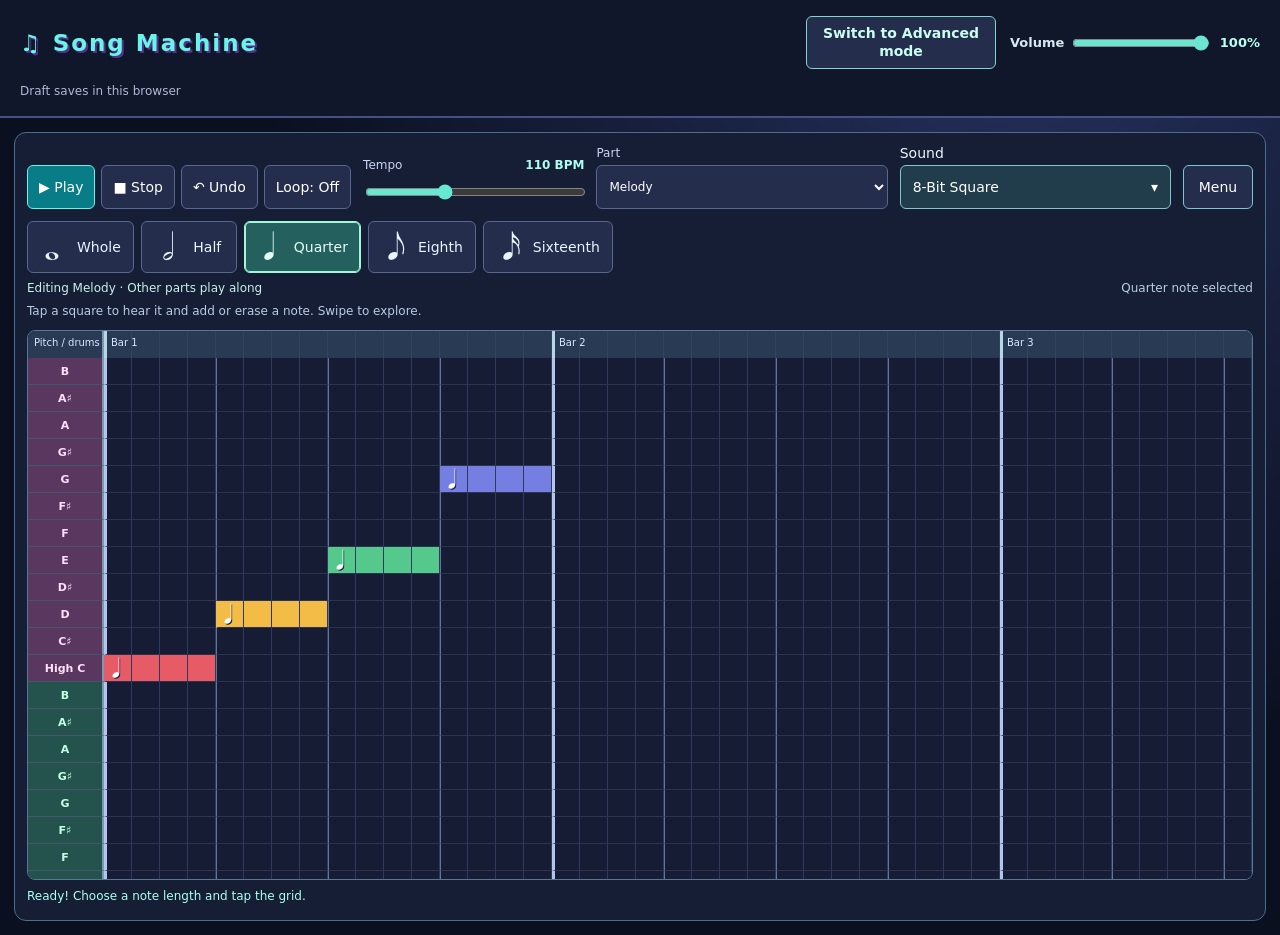
==== commit 9655bf37: "Show Hall of Fame achievements and improve mode controls and NPC spacing" ====
--- a/song-machine/index.html
+++ b/song-machine/index.html
@@ -9,7 +9,7 @@
 @media(pointer:coarse),(max-width:700px){header small{display:none}h1{font-size:16px!important}body .song-level-summary small{display:none}.song-level-summary strong{font-size:12px}.song-save-tools{display:flex;border-top:1px solid #526b94;padding-top:12px;gap:9px}.song-save-tools>button{flex:1;min-width:130px}.song-save-tools>span{width:100%}.song-save-tools>span>button{flex:1;min-width:120px}#cloud-status{font-size:12px;line-height:1.5;width:100%}:root{--step-size:36px;--pitch-size:54px;--row-size:40px}html{scroll-padding-bottom:120px}body{overflow-x:hidden}header{padding:12px max(12px,env(safe-area-inset-right)) 10px max(12px,env(safe-area-inset-left))}h1{font-size:18px;letter-spacing:1px;line-height:1.35}main{padding:10px max(10px,env(safe-area-inset-right)) 108px max(10px,env(safe-area-inset-left))}button,select,input[type=number],summary{min-height:44px}button,select{font-size:14px}select,input[type=number]{font-size:16px}summary{display:flex;align-items:center}button:disabled{opacity:.45}.toolbar{gap:8px;padding:10px;align-items:center}.toolbar>.tempo-control{flex:1 1 100%;display:grid;grid-template-columns:auto auto 1fr;align-items:center;gap:8px;min-width:0}.tempo-control input{width:100%;min-width:0;min-height:44px}.toolbar>label:not(.tempo-control){flex:1;min-width:100px}.toolbar>label:not(.tempo-control) select{width:100%}.toolbar>#settings-toggle,.toolbar>#add{flex:1 1 auto}.toolbar>#save,.toolbar>#load{flex:1;min-width:120px}.transport{position:fixed;inset:auto 0 0;z-index:60;display:grid;grid-template-columns:repeat(4,minmax(0,1fr));gap:5px 7px;padding:8px max(10px,env(safe-area-inset-right)) calc(7px + env(safe-area-inset-bottom)) max(10px,env(safe-area-inset-left));background:#101b33f5;border-top:2px solid #6098b6;box-shadow:0 -5px 20px #03081488;backdrop-filter:blur(8px)}.transport>button{padding:8px 4px;min-width:0;font-size:13px;font-weight:700}.transport #status{grid-column:1/-1;margin:0;text-align:center;min-height:17px;font-size:11px;white-space:nowrap;overflow:hidden;text-overflow:ellipsis}.track{padding:10px}.track-head{min-height:44px;gap:7px!important}.track-head .collapse{min-width:82px}.track-head>strong{font-size:15px;min-width:0}.track-color{width:12px;height:18px}.track-options{width:100%;border-top:1px solid #354867}.track-options:not([open]){flex:0 0 auto;width:auto;border:0;margin-left:auto}.track-options:not([open])>summary{border:1px solid #52698a;border-radius:6px;padding:0 9px;white-space:nowrap}.track-options>summary{display:flex;color:#c4dafa;font-size:13px;cursor:pointer;gap:7px}.track-options>summary::before{content:'▸';color:#7ee9de}.track-options[open]>summary::before{content:'▾'}.track-option-fields{display:grid;grid-template-columns:1fr 1fr;gap:10px;padding:2px 0 10px}.track-option-fields label{display:flex;flex-direction:column;align-items:stretch;gap:5px;width:auto}.track-option-fields label:first-child{grid-column:1/-1}.track-option-fields select{width:100%;max-width:100%;min-width:0}.track-option-fields .track-mute{flex-direction:row;align-items:center;justify-content:center;gap:10px;min-height:44px;border:1px solid #58678f;border-radius:6px}.track-head input[type=range]{width:100%;min-height:44px;min-width:0}.track-options .clear-track{width:100%;font-size:12px}.track-options .danger{width:100%}.track .grid-wrap{max-height:55dvh;overflow:auto;scroll-padding-left:54px;scroll-padding-top:25px}.pitch-grid>.bar-label{position:sticky;top:0;z-index:3}.pitch-grid>.empty-label{z-index:5}.pitch-label{font-size:12px;z-index:4}.cell .glyph{top:6px}.bar-label{height:25px}.grid-touch-tools{display:block;margin:0 0 12px;padding:10px;background:#172941;border:1px solid #466e8a;border-radius:9px}.grid-touch-tools>div{display:flex;gap:8px}.grid-touch-tools button{flex:1;padding:8px 6px;min-width:0}.grid-touch-tools button[aria-pressed="true"]{border-color:#72f4de;background:#215c65;color:#eefffa}.grid-touch-tools p{font-size:12px;line-height:1.45;margin:8px 0 0;color:#c7d8ed}.settings-fields{display:grid;grid-template-columns:1fr 1fr;gap:10px}.settings-fields label{min-width:0}.settings-fields label:nth-child(3){grid-column:1/-1}.settings-fields input,.settings-fields select{width:100%;min-width:0}.pitch-legend{gap:5px}.pitch-key{padding:4px 8px;font-size:11px}.settings-summary{line-height:1.5}.song-level-summary{padding:10px!important}.composer-help{padding:0 10px;font-size:13px}.composer-help .help{padding-bottom:10px;font-size:12px}.composer-help>summary{min-height:44px}.help{font-size:12px}footer{padding-bottom:120px;font-size:11px}}
 @media(pointer:coarse) and (orientation:landscape) and (max-height:500px){header{padding-top:8px;padding-bottom:7px}header small{display:none}h1{font-size:17px}.toolbar{margin-bottom:8px}.toolbar>.tempo-control{flex:0 1 220px;min-width:180px;grid-template-columns:auto auto;gap:2px 7px}.tempo-control input{grid-column:1/-1;min-height:30px}.toolbar>label:not(.tempo-control){flex:0 1 110px}.toolbar>#save,.toolbar>#load{flex:0 1 auto;min-width:90px}.track .grid-wrap{max-height:56dvh}.grid-touch-tools{display:flex;align-items:center;gap:12px;padding:7px}.grid-touch-tools>div{min-width:300px}.grid-touch-tools p{margin:0}.transport{left:auto;width:390px;border-left:1px solid #6098b6;border-radius:10px 0 0 0}.track-options .clear-track{max-width:200px}.track-option-fields{grid-template-columns:repeat(4,minmax(0,1fr))}.track-option-fields label:first-child{grid-column:span 2}}
 
-</style><link rel="stylesheet" href="../player-progression.css?v=rooms-27"><script src="../player-progression.js?v=rewards-82"></script><script src="sound-library.js?v=rooms-27"></script><link rel="stylesheet" href="../music-notation.css?v=rooms-42"><script src="../music-notation.js?v=rooms-42"></script><link rel="stylesheet" href="simple-mode.css?v=song-86"><script src="composition.js?v=audit-65"></script><script src="draft-storage.js?v=song-86"></script><script src="simple-mode.js?v=music-49"></script></head><body data-editor-mode="simple"><header><h1>♫ CODA ARCADE / SONG MACHINE</h1><small>Pixel orchestra · colorful grid composer</small><label class="song-master-volume" for="songMasterVolume"><span>Volume</span><input id="songMasterVolume" type="range" min="0" max="100" step="1" value="100" aria-label="Master volume"><output id="songMasterVolumeValue" for="songMasterVolume">100%</output></label><span id="songDraftStatus" class="song-draft-status" role="status" aria-live="polite">Draft saves in this browser</span></header><main><div class="toolbar"><label class="tempo-control">Tempo <span><output id="bpmvalue">110</output> BPM</span><input id="bpm" type="range" min="40" max="240" step="1" value="110" aria-label="Tempo in beats per minute"></label><label>Note length<select id="duration"><option value="1">16th</option><option value="2">8th</option><option value="3">Dotted 8th</option><option value="4" selected>Quarter</option><option value="6">Dotted quarter</option><option value="8">Half</option><option value="12">Dotted half</option><option value="16">Whole</option></select></label><div class="transport" role="group" aria-label="Playback controls"><button id="undo" type="button" disabled title="Undo last edit (Ctrl+Z)">↶ Undo</button><button class="primary" id="play">▶ Play</button><button id="stop">■ Stop</button><button id="loop">Loop: Off</button><div id="status" role="status"></div></div><button id="settings-toggle" class="settings-button" aria-expanded="false" aria-controls="settings-panel">⚙ Settings</button><button id="add">+ Instrument</button><div id="songSaveTools" class="song-save-tools"><button id="save">Save JSON</button><button id="load">Load JSON</button><input type="file" id="file" accept="application/json" hidden></div></div><section id="settings-panel" class="settings-panel" hidden><h2 style="margin:0 0 12px;font-size:18px">Song Settings</h2><div class="settings-fields"><label>Meter<select id="meter" aria-label="Meter"><option>4/4</option><option>2/4</option><option>3/4</option><option>5/4</option><option>6/8</option><option>9/8</option><option>12/8</option></select></label><label>Root<select id="root"><option>C</option><option>C♯</option><option>D</option><option>D♯</option><option>E</option><option>F</option><option>F♯</option><option>G</option><option>G♯</option><option>A</option><option>A♯</option><option>B</option></select></label><label>Scale<select id="scale"><option value="chromatic">Chromatic (all pitches)</option><option value="major" selected>Major</option><option value="minor">Natural minor</option><option value="majorPent">Major pentatonic</option><option value="minorPent">Minor pentatonic</option></select></label><label>Bars<input id="bars" type="number" min="1" max="16" value="4"></label></div><p class="help">Changing a scale hides other pitch rows without deleting notes. Your song can be up to 16 bars long.</p><div id="mobileFileTools"></div></section><div id="settings-summary" class="settings-summary"></div><div class="pitch-legend" aria-label="Pitch color guide"><span class="pitch-key low">● Low notes</span><span class="pitch-key middle">● Middle notes</span><span class="pitch-key high">● High notes</span></div><section id="song-level-summary" class="song-level-summary" aria-live="polite"></section><section class="grid-touch-tools" aria-label="Touch grid controls"><div role="group" aria-label="Grid gesture mode"><button type="button" data-grid-mode="scroll" aria-pressed="true">☝ Tap &amp; scroll</button><button type="button" data-grid-mode="draw" aria-pressed="false">✎ Draw notes</button></div><p id="gridGestureHelp"></p></section><div id="gridview" data-grid-mode="scroll"><details class="composer-help"><summary>How to compose</summary><p class="help">Hold an instrument’s Clear button for 3 seconds to erase its notes. Undo restores your last edit (Ctrl+Z). Select a note value and click a pitch row to place it. Drag horizontally to set its duration (snaps to 16th notes). Click an existing note to remove it. All notes show notation and highlighted duration. Scroll sideways for all bars. Choose a root and scale to show only its pitch rows. Notes outside the selected scale remain in your composition and sheet music, but are hidden in the grid. Three percussion rows appear below the pitched tracks.</p></details><div id="tracks"></div><div id="percussion"></div></div></main><footer>CODA ARCADE · SONG MACHINE · Kid-Friendly Edition · Hold to Clear · Browser-generated audio</footer><script>
+</style><link rel="stylesheet" href="../player-progression.css?v=rooms-27"><script src="../player-progression.js?v=rewards-82"></script><script src="sound-library.js?v=rooms-27"></script><link rel="stylesheet" href="../music-notation.css?v=rooms-42"><script src="../music-notation.js?v=rooms-42"></script><link rel="stylesheet" href="simple-mode.css?v=song-89"><script src="composition.js?v=audit-65"></script><script src="draft-storage.js?v=song-86"></script><script src="simple-mode.js?v=music-89"></script></head><body data-editor-mode="simple"><header><h1>♫ CODA ARCADE / SONG MACHINE</h1><small>Pixel orchestra · colorful grid composer</small><label class="song-master-volume" for="songMasterVolume"><span>Volume</span><input id="songMasterVolume" type="range" min="0" max="100" step="1" value="100" aria-label="Master volume"><output id="songMasterVolumeValue" for="songMasterVolume">100%</output></label><span id="songDraftStatus" class="song-draft-status" role="status" aria-live="polite">Draft saves in this browser</span></header><main><div class="toolbar"><label class="tempo-control">Tempo <span><output id="bpmvalue">110</output> BPM</span><input id="bpm" type="range" min="40" max="240" step="1" value="110" aria-label="Tempo in beats per minute"></label><label>Note length<select id="duration"><option value="1">16th</option><option value="2">8th</option><option value="3">Dotted 8th</option><option value="4" selected>Quarter</option><option value="6">Dotted quarter</option><option value="8">Half</option><option value="12">Dotted half</option><option value="16">Whole</option></select></label><div class="transport" role="group" aria-label="Playback controls"><button id="undo" type="button" disabled title="Undo last edit (Ctrl+Z)">↶ Undo</button><button class="primary" id="play">▶ Play</button><button id="stop">■ Stop</button><button id="loop">Loop: Off</button><div id="status" role="status"></div></div><button id="settings-toggle" class="settings-button" aria-expanded="false" aria-controls="settings-panel">⚙ Settings</button><button id="add">+ Instrument</button><div id="songSaveTools" class="song-save-tools"><button id="save">Save JSON</button><button id="load">Load JSON</button><input type="file" id="file" accept="application/json" hidden></div></div><section id="settings-panel" class="settings-panel" hidden><h2 style="margin:0 0 12px;font-size:18px">Song Settings</h2><div class="settings-fields"><label>Meter<select id="meter" aria-label="Meter"><option>4/4</option><option>2/4</option><option>3/4</option><option>5/4</option><option>6/8</option><option>9/8</option><option>12/8</option></select></label><label>Root<select id="root"><option>C</option><option>C♯</option><option>D</option><option>D♯</option><option>E</option><option>F</option><option>F♯</option><option>G</option><option>G♯</option><option>A</option><option>A♯</option><option>B</option></select></label><label>Scale<select id="scale"><option value="chromatic">Chromatic (all pitches)</option><option value="major" selected>Major</option><option value="minor">Natural minor</option><option value="majorPent">Major pentatonic</option><option value="minorPent">Minor pentatonic</option></select></label><label>Bars<input id="bars" type="number" min="1" max="16" value="4"></label></div><p class="help">Changing a scale hides other pitch rows without deleting notes. Your song can be up to 16 bars long.</p><div id="mobileFileTools"></div></section><div id="settings-summary" class="settings-summary"></div><div class="pitch-legend" aria-label="Pitch color guide"><span class="pitch-key low">● Low notes</span><span class="pitch-key middle">● Middle notes</span><span class="pitch-key high">● High notes</span></div><section id="song-level-summary" class="song-level-summary" aria-live="polite"></section><section class="grid-touch-tools" aria-label="Touch grid controls"><div role="group" aria-label="Grid gesture mode"><button type="button" data-grid-mode="scroll" aria-pressed="true">☝ Tap &amp; scroll</button><button type="button" data-grid-mode="draw" aria-pressed="false">✎ Draw notes</button></div><p id="gridGestureHelp"></p></section><div id="gridview" data-grid-mode="scroll"><details class="composer-help"><summary>How to compose</summary><p class="help">Hold an instrument’s Clear button for 3 seconds to erase its notes. Undo restores your last edit (Ctrl+Z). Select a note value and click a pitch row to place it. Drag horizontally to set its duration (snaps to 16th notes). Click an existing note to remove it. All notes show notation and highlighted duration. Scroll sideways for all bars. Choose a root and scale to show only its pitch rows. Notes outside the selected scale remain in your composition and sheet music, but are hidden in the grid. Three percussion rows appear below the pitched tracks.</p></details><div id="tracks"></div><div id="percussion"></div></div></main><footer>CODA ARCADE · SONG MACHINE · Kid-Friendly Edition · Hold to Clear · Browser-generated audio</footer><script>
 (()=>{'use strict';const sounds=['8-Bit Square','Triangle Wave','Pixel Piano','Chiptune Bell','Retro Organ','Arcade Strings','Digital Flute','Synth Bass','Pixel Pluck','Space Lead',...window.CodaSongSounds.EXTRA.map(item=>item.name)];const songProgress=window.CodaPlayerProgression.create();let compositionEdited=false;const drumSounds=[['Pixel Kick','Deep Kick','Arcade Tom','Electronic Boom','Retro Thump'],['Pixel Snare','Noise Snare','Handclap','Rimshot','Electronic Tom'],['Closed Hi-Hat','Open Hi-Hat','Pixel Cymbal','Digital Shaker','Retro Click']];const drumNames=['Kick','Snare','Hi-hat'];const colors=['#51d9e7','#f3a96a','#ae8afa','#80db88','#f075b5','#f3d96c'];const pitchColors=['#e65b65','#f28a45','#f2bc47','#a8cf50','#55c88c','#46bfc4','#4b9fe2','#757fe1','#a36fd5','#ce72b7','#de7090','#d77d65'];const pitches=Array.from({length:37},(_,i)=>84-i);const scaleSteps={chromatic:[0,1,2,3,4,5,6,7,8,9,10,11],major:[0,2,4,5,7,9,11],minor:[0,2,3,5,7,8,10],majorPent:[0,2,4,7,9],minorPent:[0,3,5,7,10]};const visiblePitches=()=>pitches.filter(p=>scaleSteps[state.scale].includes(((p%12-state.root)%12+12)%12));const noteName=m=>['C','C♯','D','D♯','E','F','F♯','G','G♯','A','A♯','B'][m%12];let nextId=3;let state={bpm:110,meter:'4/4',bars:4,root:0,scale:'major',tracks:[{id:1,name:'Melody',sound:0,clef:'treble',volume:.75,mute:false,notes:[{p:72,t:0,d:4},{p:74,t:4,d:4},{p:76,t:8,d:4},{p:79,t:12,d:4}]},{id:2,name:'Bass',sound:7,clef:'bass',volume:.7,mute:false,notes:[{p:48,t:0,d:8},{p:55,t:8,d:8}]}],drums:[{sound:0,volume:.75,mute:false,notes:[{t:0,d:4},{t:8,d:4}]},{sound:0,volume:.7,mute:false,notes:[{t:4,d:4},{t:12,d:4}]},{sound:0,volume:.55,mute:false,notes:Array.from({length:8},(_,i)=>({t:i*2,d:2}))}]};let ctx=null,masterGain=null,playing=false,loop=false,timer=null,scheduled=[],startTime=0,playStep=0,view='grid';const $=id=>document.getElementById(id);const undoStack=[];let draft=null;function persistDraft(){draft?.save(state);}function snapshot(){undoStack.push(JSON.stringify(state));if(undoStack.length>60)undoStack.shift();$('undo').disabled=false;}function undo(){if(!undoStack.length)return;stop();state=JSON.parse(undoStack.pop());nextId=Math.max(0,...state.tracks.map(t=>t.id))+1;syncControls();render();$('undo').disabled=!undoStack.length;status('Undid last change.');}function syncControls(){$('bpm').value=state.bpm;$('bpmvalue').textContent=state.bpm;$('meter').value=state.meter;$('root').selectedIndex=state.root;$('scale').value=state.scale;$('bars').value=state.bars;}const measure=()=>{const [n,d]=state.meter.split('/').map(Number);return n*16/d};const total=()=>measure()*state.bars;const status=s=>$('status').textContent=s;const clamp=(v,a,b)=>Math.min(b,Math.max(a,v));let simpleEditor=null;function options(items,current,gated=false){const level=songProgress.refresh().level;return items.map((s,i)=>{const required=gated?window.CodaPlayerProgression.soundRequiredLevel(i):1,locked=required>level&&i!==current;return `<option value="${i}" ${i===current?'selected':''} ${locked?'disabled':''}>${locked?'🔒 Level '+required+' · ':''}${s}</option>`;}).join('')};function escapeText(value){return String(value).replace(/[&<>"']/g,char=>({'&':'&amp;','<':'&lt;','>':'&gt;','"':'&quot;',"'":'&#39;'}[char]));}function trackHead(t,drum=false,i=0){const id=drum?'d'+i:String(t.id),name=escapeText(drum?drumNames[i]:t.name);return `<div class="track-head"><button type="button" class="collapse" data-collapse="${id}" aria-expanded="${!collapsed.has(id)}" aria-label="${collapsed.has(id)?'Expand':'Collapse'} ${name}">${collapsed.has(id)?'▸ Show':'▾ Hide'}</button><span class="track-color" style="background:${drum?'#e7a3db':colors[i%colors.length]}"></span><strong>${name}</strong><details class="track-options" data-track-options="${id}" ${!mobileLayout.matches||expandedOptions.has(id)?'open':''}><summary aria-label="${name} options">Options</summary><div class="track-option-fields"><label>Sound <select aria-label="${name} sound" data-action="sound" data-id="${id}">${options(drum?drumSounds[i]:sounds,t.sound,!drum)}</select></label>${drum?'':`<label>Clef <select aria-label="${name} clef" data-action="clef" data-id="${id}"><option value="treble" ${t.clef==='treble'?'selected':''}>Treble</option><option value="bass" ${t.clef==='bass'?'selected':''}>Bass</option></select></label>`}<label>Volume <input aria-label="${name} volume" type="range" min="0" max="100" value="${Math.round(t.volume*100)}" data-action="volume" data-id="${id}"></label><label class="track-mute"><input type="checkbox" data-action="mute" data-id="${id}" ${t.mute?'checked':''}> Mute</label><button type="button" class="clear-track" data-clear="${id}" aria-label="Hold for 3 seconds to clear notes for ${name}" title="Hold for 3 seconds to clear">✕ Hold to Clear</button>${drum?'':`<button data-action="remove" data-id="${id}" class="danger">Remove</button>`}</div></details></div>`};function rowHtml(t,p,drum,idx){const count=total(),m=measure(),arr=t.notes;let html=`<div class="pitch-label ${drum?'':octaveBand(p)}" title="${drum?drumNames[idx]:noteName(p)+', '+(p>=84?'highest note':octaveBand(p)+' notes')}">${drum?drumNames[idx]:noteName(p)}</div>`;for(let x=0;x<count;x++){const note=arr.find(n=>(drum||n.p===p)&&x>=n.t&&x<n.t+n.d);const start=note&&note.t===x;const sym=note?glyph(note.d,drum,idx):'';html+=`<div class="cell ${drum?'perc ':''}${x%m===0?'bar ':x%4===0?'beat ':''}${note?'filled ':''}${start?'start':''}" style="--track:${drum?'#d18bdf':colors[idx%colors.length]};--pitch:${drum?'#d18bdf':pitchColors[p%12]}" data-track="${drum?'d'+idx:t.id}" data-pitch="${p}" data-step="${x}">${start?`<span class="glyph ${[8,12,16].includes(note.d)?'open':''}">${sym}</span>`:''}</div>`}return html};function glyph(d,drum,i){if(d>=16)return drum&&i===2?'𝅝':'𝅝';if(d>=8)return '𝅗𝅥';if(d>=4)return drum&&i===2?'×':'♩';if(d>=2)return drum&&i===2?'×':'♪';return drum&&i===2?'×':'♬'}const mobileLayout=window.matchMedia('(pointer: coarse), (max-width: 700px)'),collapsed=new Set(mobileLayout.matches?['2','d0','d1','d2']:[]),expandedOptions=new Set();let gridMode='scroll';function syncMobileFileTools(){const target=mobileLayout.matches||simpleEditor?.getMode()==='simple'?$('mobileFileTools'):document.querySelector('.toolbar');if(target&&$('songSaveTools'))target.append($('songSaveTools'));}syncMobileFileTools();const octaveBand=p=>p<60?'low':p<72?'middle':'high';function updateSettingsSummary(){$('settings-summary').textContent=`${state.meter} time · ${$('root').options[state.root]?.text||'C'} ${$('scale').selectedOptions[0]?.text||'Chromatic'} · ${state.bars} bars`;}function gridHtml(t,drum,i){const count=total(),m=measure();let h=`<div class="track ${collapsed.has(String(drum?'d'+i:t.id))?'is-collapsed':''}">${trackHead(t,drum,i)}<div class="grid-wrap"><div class="pitch-grid" style="grid-template-columns:var(--pitch-size) repeat(${count},var(--step-size))"><div class="bar-label empty-label"></div>`;for(let x=0;x<count;x++)h+=`<div class="bar-label" style="grid-column:span 1">${x%m===0?'Bar '+(x/m+1):''}</div>`;const ps=drum?[0]:visiblePitches();for(const p of ps)h+=rowHtml(t,p,drum,i);return h+'</div></div></div>'};function updateSoundProgress(){const progress=songProgress.refresh(),unlocked=window.CodaSongSounds.EXTRA.filter(item=>item.level<=progress.level).length,heading=document.createElement('strong'),help=document.createElement('small');heading.textContent='Musician level '+progress.level+' · '+progress.xp+' XP · '+unlocked+' / '+window.CodaSongSounds.EXTRA.length+' bonus sounds unlocked';help.textContent='Original instruments stay available. Earn XP in arcade games, achievements, and quests to unlock new sounds. Imported compositions keep their instrument voices.';$('song-level-summary').replaceChildren(heading,help);}function render(){const scrolls=Array.from(document.querySelectorAll('.grid-wrap')).map(w=>({id:w.closest('.track').querySelector('[data-collapse]').dataset.collapse,left:w.scrollLeft,top:w.scrollTop}));updateSoundProgress();state.bars=clamp(state.bars,1,16);$('tracks').innerHTML=state.tracks.map((t,i)=>gridHtml(t,false,i)).join('');$('percussion').innerHTML=state.drums.map((t,i)=>gridHtml(t,true,i)).join('');updateSettingsSummary();for(const saved of scrolls){const wrap=document.querySelector('[data-collapse="'+saved.id+'"]')?.closest('.track')?.querySelector('.grid-wrap');if(wrap){wrap.scrollLeft=saved.left;wrap.scrollTop=saved.top;}}if(mobileLayout.matches)for(const wrap of document.querySelectorAll('.grid-wrap')){const id=wrap.closest('.track').querySelector('[data-collapse]').dataset.collapse;if(!scrolls.some(saved=>saved.id===id)&&!id.startsWith('d')){const track=findTrack(id),pitch=track?.notes[0]?.p??60,row=visiblePitches().indexOf(pitch);if(row>=0)wrap.scrollTop=Math.max(0,25+row*40-wrap.clientHeight*.45);}}simpleEditor?.render();persistDraft();};function findTrack(id){return String(id).startsWith('d')?state.drums[+id.slice(1)]:state.tracks.find(t=>t.id===+id)}function auditionCell(id,pitch,duration=4){const track=findTrack(id),drum=String(id).startsWith('d');if(!track||!drum&&(!Number.isInteger(pitch)||pitch<0||pitch>127))return false;try{ensureAudio();const when=ctx.currentTime+.01,volume=Number.isFinite(track.volume)?track.volume:.7;if(drum)drumSound(+String(id).slice(1),track.sound,when,volume);else tone(pitch,when,Math.max(.12,Math.min(.75,duration*60/state.bpm/4)),track.sound,volume);return true;}catch{status('Sound preview is unavailable. Your notes are still editable.');return false;}}function putNote(id,p,t,d,erase=false){compositionEdited=true;let track=findTrack(id);if(!track)return;const drum=String(id).startsWith('d');d=clamp(d,1,total()-t);const overlap=n=>(drum||n.p===p)&&n.t<t+d&&t<n.t+n.d;const at=track.notes.find(n=>(drum||n.p===p)&&t>=n.t&&t<n.t+n.d);snapshot();if(at&&erase){track.notes=track.notes.filter(n=>n!==at)}else{track.notes=track.notes.filter(n=>!overlap(n));track.notes.push(drum?{t,d}:{p,t,d})}render()};let drag=null;function cancelGridGesture(){drag=null;}function onDown(e){const cell=e.target.closest('.cell');if(!cell||e.button!==0||!e.isPrimary)return;const id=cell.dataset.track,p=+cell.dataset.pitch,t=+cell.dataset.step,track=findTrack(id),drum=id.startsWith('d');if(!track)return;const touch=e.pointerType==='touch',drawing=!touch||gridMode==='draw';if(drawing)e.preventDefault();const exists=track.notes.some(n=>(drum||n.p===p)&&t>=n.t&&t<n.t+n.d);drag={pointerId:e.pointerId,id,p,t,last:t,exists,moved:false,touch,drawing,startX:e.clientX,startY:e.clientY,canceled:false};if(drawing)try{cell.setPointerCapture(e.pointerId);}catch{}}function onMove(e){if(!drag||e.pointerId!==drag.pointerId)return;const dx=e.clientX-drag.startX,dy=e.clientY-drag.startY;if(drag.touch&&!drag.drawing){if(Math.hypot(dx,dy)>9)drag.canceled=true;return;}if(drag.touch&&Math.abs(dy)>14&&Math.abs(dy)>Math.abs(dx)){drag.canceled=true;return;}const cell=document.elementFromPoint(e.clientX,e.clientY)?.closest('.cell');if(cell&&cell.dataset.track===drag.id&&+cell.dataset.pitch===drag.p){drag.last=+cell.dataset.step;if(drag.last!==drag.t)drag.moved=true;}}function trackNoteDuration(id,p,t){const drum=String(id).startsWith('d');return findTrack(id)?.notes.find(note=>(drum||note.p===p)&&t>=note.t&&t<note.t+note.d)?.d||0;}function onUp(e){if(!drag||e.pointerId!==drag.pointerId)return;const d=drag;drag=null;if(d.canceled)return;if(d.touch&&!d.drawing){const cell=document.elementFromPoint(e.clientX,e.clientY)?.closest('.cell');if(!cell||cell.dataset.track!==d.id||+cell.dataset.pitch!==d.p||Math.hypot(e.clientX-d.startX,e.clientY-d.startY)>9)return;}const written=trackNoteDuration(d.id,d.p,d.t),duration=d.moved?Math.max(1,d.last-d.t+1):written||+$('duration').value;auditionCell(d.id,d.p,duration);if(d.exists&&!d.moved)putNote(d.id,d.p,d.t,1,true);else putNote(d.id,d.p,d.t,d.moved?Math.max(1,d.last-d.t+1):+$('duration').value);}function setGridMode(mode){gridMode=mode==='draw'?'draw':'scroll';$('gridview').dataset.gridMode=gridMode;for(const button of document.querySelectorAll('button[data-grid-mode]'))button.setAttribute('aria-pressed',String(button.dataset.gridMode===gridMode));$('gridGestureHelp').textContent=gridMode==='draw'?'Draw: drag sideways across a pitch row to set note length. Swipe vertically to move through notes.':'Tap a cell to add or remove a note. Swipe sideways for later bars, or vertically for other pitches.';cancelGridGesture();simpleEditor?.syncGridMode(gridMode);}document.querySelectorAll('button[data-grid-mode]').forEach(button=>button.onclick=()=>setGridMode(button.dataset.gridMode));setGridMode('scroll');$('gridview').addEventListener('pointerdown',onDown);$('gridview').addEventListener('pointermove',onMove);window.addEventListener('pointerup',onUp);window.addEventListener('pointercancel',cancelGridGesture);window.addEventListener('blur',cancelGridGesture);window.addEventListener('resize',()=>{cancelGridGesture();cancelClearHold();});$('gridview').addEventListener('toggle',e=>{const id=e.target.dataset?.trackOptions;if(id) e.target.open?expandedOptions.add(id):expandedOptions.delete(id);},true);mobileLayout.addEventListener?.('change',()=>{cancelGridGesture();syncMobileFileTools();render();});$('gridview').addEventListener('change',e=>{let el=e.target,id=el.dataset.id,action=el.dataset.action;if(!action)return;const t=findTrack(id);if(!t)return;if(!['sound','clef','volume','mute'].includes(action))return;let value=action==='sound'?+el.value:action==='volume'?+el.value/100:action==='mute'?el.checked:el.value;if(action==='sound'){const required=id.startsWith('d')?1:window.CodaPlayerProgression.soundRequiredLevel(value);if(required>songProgress.refresh().level&&value!==t.sound){el.value=t.sound;status('Reach musician level '+required+' to choose this sound.');return;}}if(t[action]===value)return;snapshot();t[action]=value;compositionEdited=true;persistDraft();});let clearHold=null;function cancelClearHold(){if(!clearHold)return;clearTimeout(clearHold.timer);clearHold.button.classList.remove('is-holding');clearHold=null;}function beginClearHold(e){const button=e.target.closest('button[data-clear]');if(!button)return;if(e.type==='pointerdown'&&e.button!==0)return;e.preventDefault();if(e.pointerId!==undefined)try{button.setPointerCapture(e.pointerId);}catch{}cancelClearHold();const id=button.dataset.clear,track=findTrack(id);if(!track||!track.notes.length){status('This instrument is already empty.');return;}button.classList.add('is-holding');const hold={button,id,timer:null};clearHold=hold;hold.timer=setTimeout(()=>{if(clearHold!==hold)return;clearHold=null;const current=findTrack(id);if(!current||!current.notes.length)return;const name=id.startsWith('d')?drumNames[+id.slice(1)]:current.name;snapshot();current.notes=[];render();status('Cleared '+name+'. Use Undo to restore the notes.');},3000);}$('gridview').addEventListener('pointerdown',beginClearHold);document.addEventListener('pointerup',cancelClearHold);document.addEventListener('pointercancel',cancelClearHold);window.addEventListener('blur',cancelClearHold);document.addEventListener('visibilitychange',()=>{if(document.hidden){cancelGridGesture();cancelClearHold();}});window.addEventListener('pagehide',()=>{cancelGridGesture();cancelClearHold();stop();});$('gridview').addEventListener('pointermove',e=>{if(clearHold&&!clearHold.button.contains(document.elementFromPoint(e.clientX,e.clientY)))cancelClearHold();});$('gridview').addEventListener('contextmenu',e=>{if(e.target.closest('button[data-clear]'))e.preventDefault();});$('gridview').addEventListener('keydown',e=>{if((e.key===' '||e.key==='Enter')&&e.target.matches('button[data-clear]')&&!e.repeat){if(!clearHold)beginClearHold(e);}});$('gridview').addEventListener('keyup',e=>{if((e.key===' '||e.key==='Enter')&&e.target.matches('button[data-clear]'))cancelClearHold();});$('gridview').addEventListener('click',e=>{if(e.target.closest('button[data-clear]'))return;const toggle=e.target.closest('button[data-collapse]');if(toggle){const id=toggle.dataset.collapse;collapsed.has(id)?collapsed.delete(id):collapsed.add(id);render();return;}const b=e.target.closest('button[data-action=remove]');if(b){snapshot();state.tracks=state.tracks.filter(t=>t.id!==+b.dataset.id);render()}});
 const MASTER_VOLUME_KEY='codaSongMasterVolumeV1';let masterVolume=100;
 try{const saved=JSON.parse(localStorage.getItem(MASTER_VOLUME_KEY)||'null');if(saved?.version===1&&Number.isFinite(saved.value)&&saved.value>=0&&saved.value<=100)masterVolume=Math.round(saved.value);}catch{}
@@ -21,4 +21,4 @@
  // Smart score conversion: normalize timed events, fill gaps with rests, group chords and beam by beat.
  window.addEventListener('storage',event=>{if(event.key===window.CodaPlayerProgression.KEY)render();});window.addEventListener('coda-progression-change',render);window.songMachineBridge={getMasterVolume:()=>masterVolume,setMasterVolume,audioState:()=>({state:ctx?.state||'uninitialized',masterVolume,masterGain:masterGain?.gain.value??masterVolume/100,voices:scheduled.length}),draftState:()=>draft?.getStatus(),progression:()=>songProgress.refresh(),get:()=>JSON.parse(JSON.stringify(state)),load:value=>loadComposition(value,'Song loaded from your jukebox.')};simpleEditor=window.CodaSongSimpleMode.create({getState:()=>state,noteName,pitchColors,total,measure,findTrack,putNote,onDown,onMove,auditionCell,addInstrument,getProgress:()=>songProgress.refresh(),levelThresholds:window.CodaPlayerProgression.THRESHOLDS,getSoundCatalog:()=>sounds.map((name,id)=>({id,name,level:window.CodaPlayerProgression.soundRequiredLevel(id)})),cancelGesture:cancelGridGesture,cancelClear:cancelClearHold,setGridMode,syncSharedPanels:syncMobileFileTools,getDuration:()=>+$('duration').value,setDuration:value=>{$('duration').value=String(value);$('duration').dispatchEvent(new Event('change',{bubbles:true}));},soundName:index=>sounds[index]||'Imported sound',soundOptions:current=>options(sounds,current,true),setSound:(id,value)=>{const track=findTrack(id);if(!track||!Number.isInteger(value)||value<0||value>=sounds.length)return false;const required=window.CodaPlayerProgression.soundRequiredLevel(value);if(value!==track.sound&&required>songProgress.refresh().level){status('Reach musician level '+required+' to choose this sound.');simpleEditor.render();return false;}if(track.sound===value)return true;snapshot();track.sound=value;compositionEdited=true;render();return true;}});Object.assign(window.songMachineBridge,{getEditorMode:()=>simpleEditor.getMode(),setEditorMode:mode=>simpleEditor.setMode(mode),getSimpleState:()=>simpleEditor.getState()});let draftStorage;try{draftStorage=window.localStorage;}catch{}draft=window.CodaSongDraft.create({storage:draftStorage,initialComposition:state,onStatus:result=>{const label=$('songDraftStatus');label.textContent=result.error||(result.saved?'Saved in this browser':'Draft saves in this browser');label.dataset.error=String(!!result.error);}});state=draft.get();nextId=Math.max(0,...state.tracks.map(track=>track.id))+1;syncControls();draft.report();syncMobileFileTools();render();status(draft.getStatus().restored?'Your saved song is ready. Keep creating!':'Ready! Choose a note length and tap the grid.');})();
 </script><script src="../account-config.js?v=profiles-57"></script>
-<script src="../arcade-host.js?v=games-86"></script><script type="module" src="../song-cloud.js?v=song-86"></script></body></html>
+<script src="../arcade-host.js?v=games-86"></script><script type="module" src="../song-cloud.js?v=song-89"></script></body></html>
--- a/song-machine/simple-mode.css
+++ b/song-machine/simple-mode.css
@@ -1,7 +1,7 @@
 /* Simple and Advanced share the song; only their views change. */
 body>header{display:flex;align-items:center;justify-content:space-between;gap:14px;flex-wrap:wrap}
 body>header h1{flex:1;min-width:0}
-.song-editor-mode{min-height:44px;padding:8px 12px;flex:none;border-color:#7bd8cb;color:#cafff0}
+.song-editor-mode{min-height:44px;padding:8px 12px;flex:none;max-width:190px;line-height:1.25;border-color:#7bd8cb;color:#cafff0;font-weight:700;white-space:normal}
 .song-master-volume{display:grid;grid-template-columns:auto minmax(90px,1fr) 42px;align-items:center;gap:8px;flex:0 1 250px;min-width:190px;max-width:290px;min-height:44px;color:#d5e9ef;font-size:13px;font-weight:700}
 .song-master-volume input{min-width:0;width:100%;height:44px;margin:0;padding:0;accent-color:#6be4d0;cursor:pointer}
 .song-master-volume output{text-align:right;font-variant-numeric:tabular-nums;color:#b8fff0}
@@ -58,7 +58,7 @@
 @media(pointer:coarse),(max-width:700px){
  body>header{padding:9px max(10px,env(safe-area-inset-right)) 9px max(10px,env(safe-area-inset-left));gap:7px}
  body>header h1{font-size:15px!important;letter-spacing:.5px}
- .song-editor-mode{font-size:12px;min-height:44px;padding:7px 9px;max-width:110px}
+ .song-editor-mode{font-size:12px;min-height:44px;padding:7px 9px;max-width:148px}
  .song-master-volume{order:2;flex:1 0 100%;max-width:none;min-width:0;grid-template-columns:55px minmax(0,1fr) 42px;gap:9px}
  body[data-editor-mode="simple"] main{padding:8px max(7px,env(safe-area-inset-right)) calc(12px + env(safe-area-inset-bottom)) max(7px,env(safe-area-inset-left))}
  #simpleSongEditor{--simple-step-size:36px;--simple-pitch-size:69px;--simple-row-size:39px;padding:9px}
